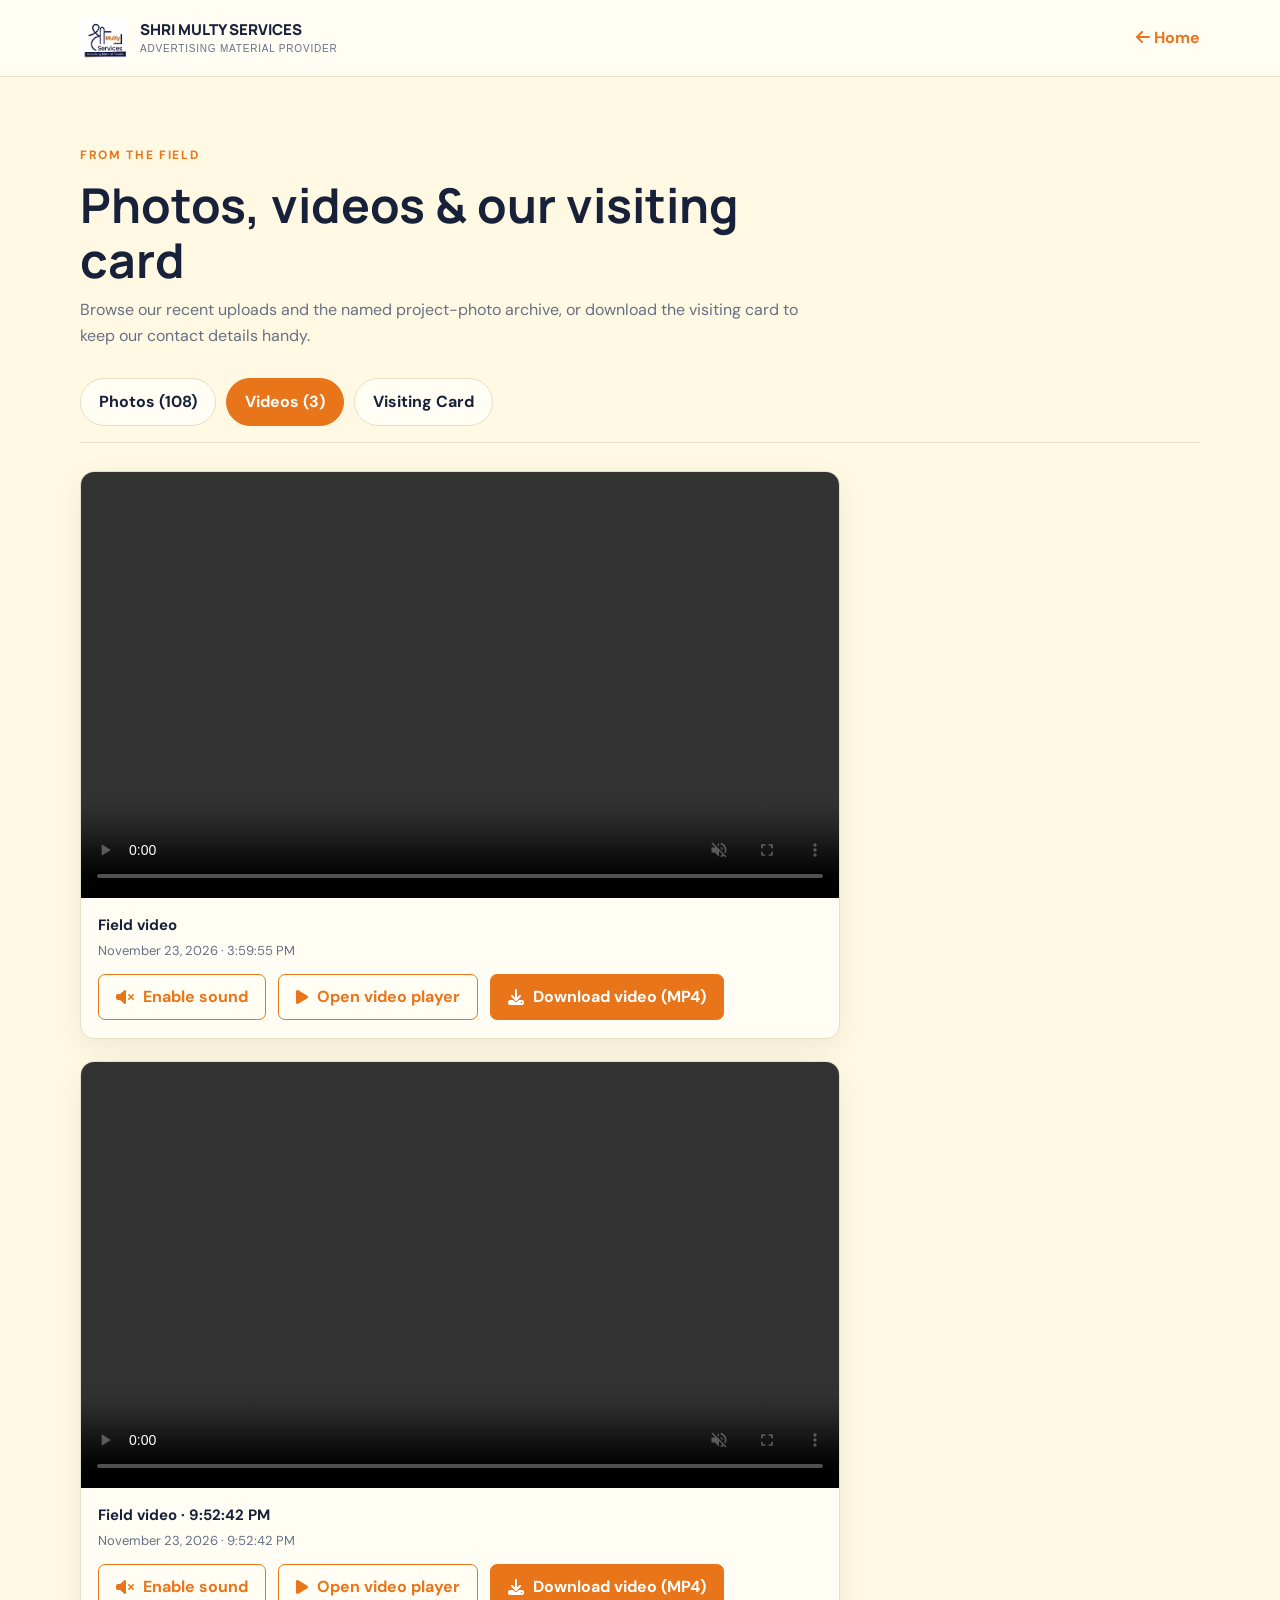
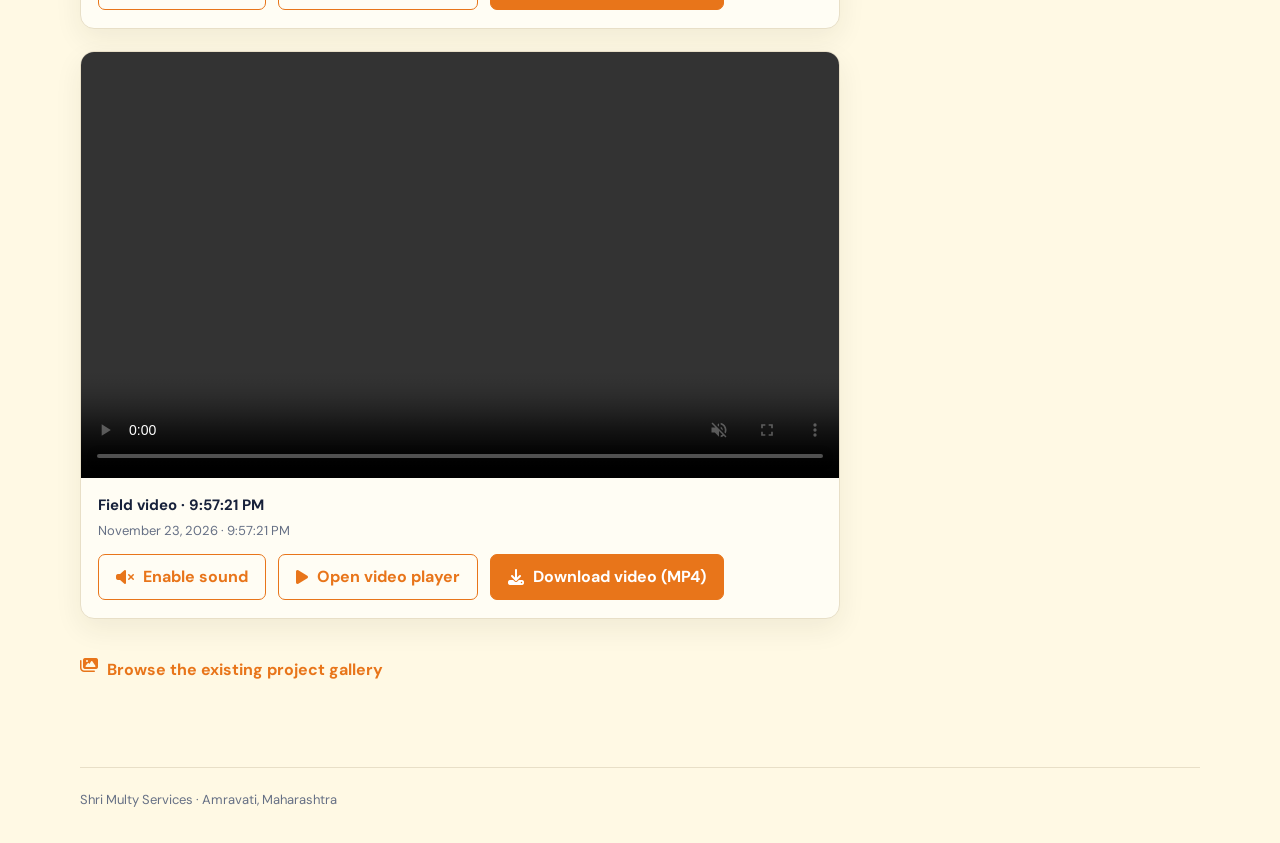
==== media.html @ 0ce6bb1d "Add autoplay video and sound controls Include the media library, visiting card, and requested site a" ====
<!DOCTYPE html>
<html lang="en">
<head>
  <meta charset="UTF-8">
  <meta name="viewport" content="width=device-width, initial-scale=1.0">
  <meta name="description" content="Browse Shri Multy Services photos and videos, and download our visiting card.">
  <title>Photos, Videos &amp; Visiting Card | Shri Multy Services</title>
  <link rel="preconnect" href="https://fonts.googleapis.com">
  <link rel="preconnect" href="https://fonts.gstatic.com" crossorigin>
  <link href="https://fonts.googleapis.com/css2?family=DM+Sans:wght@400;500;600;700&family=Manrope:wght@500;600;700;800&display=swap" rel="stylesheet">
  <link rel="stylesheet" href="https://cdnjs.cloudflare.com/ajax/libs/font-awesome/6.5.1/css/all.min.css">
  <style>
    :root {
      color-scheme: light;
      --ink: #17213a;
      --muted: #667085;
      --orange: #e8751a;
      --gold: #f5d76d;
      --paper: #fffdf4;
      --line: #e8dfc7;
    }

    * { box-sizing: border-box; }
    body {
      margin: 0;
      background: #fff9e4;
      color: var(--ink);
      font: 16px/1.6 "DM Sans", sans-serif;
    }
    a { color: inherit; text-decoration: none; }
    button { font: inherit; }
    .topbar {
      background: var(--paper);
      border-bottom: 1px solid var(--line);
    }
    .topbar-inner, main, footer {
      width: min(1120px, calc(100% - 40px));
      margin: 0 auto;
    }
    .topbar-inner {
      min-height: 76px;
      display: flex;
      align-items: center;
      justify-content: space-between;
      gap: 20px;
    }
    .brand {
      display: flex;
      align-items: center;
      gap: 12px;
      font: 800 15px/1.25 Manrope, sans-serif;
    }
    .brand img { width: 48px; height: 48px; object-fit: contain; }
    .brand small {
      display: block;
      margin-top: 3px;
      color: var(--muted);
      font: 500 10px/1.3 Inter, sans-serif;
      letter-spacing: .08em;
      text-transform: uppercase;
    }
    .home-link { color: var(--orange); font-weight: 700; }
    main { padding: 64px 0 84px; }
    .intro { max-width: 720px; margin-bottom: 30px; }
    .eyebrow {
      color: var(--orange);
      font-size: 12px;
      font-weight: 700;
      letter-spacing: .14em;
      text-transform: uppercase;
    }
    h1, h2 { font-family: Manrope, sans-serif; }
    h1 { margin: 10px 0; font-size: clamp(32px, 5vw, 48px); line-height: 1.15; }
    .intro p { margin: 0; color: var(--muted); }
    .tabs {
      display: flex;
      flex-wrap: wrap;
      gap: 10px;
      margin: 28px 0;
      border-bottom: 1px solid var(--line);
      padding-bottom: 16px;
    }
    .tab {
      border: 1px solid var(--line);
      border-radius: 999px;
      padding: 10px 18px;
      background: var(--paper);
      color: var(--ink);
      cursor: pointer;
      font-weight: 700;
    }
    .tab[aria-selected="true"] {
      border-color: var(--orange);
      background: var(--orange);
      color: #fff;
    }
    .media-grid {
      display: grid;
      grid-template-columns: repeat(3, minmax(0, 1fr));
      gap: 22px;
    }
    .photo-section-title { margin: 0 0 18px; font-size: 24px; }
    .archive-heading { margin: 48px 0 18px; }
    .archive-heading h2 { margin: 0; font-size: 26px; }
    .archive-heading p { margin: 6px 0 0; color: var(--muted); }
    .project-grid { grid-template-columns: repeat(4, minmax(0, 1fr)); gap: 16px; }
    .project-grid .media-card img { aspect-ratio: 4 / 3; }
    .project-grid .media-card figcaption { min-height: 88px; padding: 12px 14px; }
    .project-grid .media-card strong { font-size: 14px; line-height: 1.4; }
    .project-category { display: block; margin-top: 5px; color: var(--muted); font-size: 12px; }
    .media-card, .visiting-card {
      overflow: hidden;
      border: 1px solid var(--line);
      border-radius: 14px;
      background: var(--paper);
      box-shadow: 0 10px 28px rgba(48, 41, 18, .07);
    }
    .media-card img, .media-card video {
      display: block;
      width: 100%;
      aspect-ratio: 4 / 3;
      background: #eee8d8;
      object-fit: cover;
    }
    .media-card figcaption { padding: 15px 17px 18px; }
    .media-card strong { display: block; font-size: 15px; }
    .media-card time { display: block; margin-top: 4px; color: var(--muted); font-size: 13px; }
    figure { margin: 0; }
    .video-grid { grid-template-columns: minmax(0, 760px); }
    .video-grid .media-card video { aspect-ratio: 16 / 9; }
    .video-actions { margin-top: 12px; }
    .sound-toggle { cursor: pointer; font: inherit; }
    .video-status {
      margin: 10px 0 0;
      color: var(--muted);
      font-size: 13px;
    }
    .video-local-notice {
      margin: 0 0 20px;
      padding: 14px 18px;
      border-left: 4px solid var(--orange);
      border-radius: 8px;
      background: #fff3d4;
      color: var(--ink);
      font-size: 14px;
    }
    .card-layout {
      display: grid;
      grid-template-columns: minmax(220px, 420px) minmax(260px, 1fr);
      align-items: center;
      gap: 38px;
    }
    .visiting-card { padding: 12px; }
    .visiting-card img { width: 100%; height: auto; border-radius: 8px; }
    .card-copy h2 { margin: 0 0 10px; font-size: 26px; }
    .card-copy p { margin: 0 0 22px; color: var(--muted); }
    .downloads { display: flex; flex-wrap: wrap; gap: 12px; }
    .download {
      display: inline-flex;
      align-items: center;
      justify-content: center;
      gap: 9px;
      min-height: 46px;
      padding: 0 17px;
      border: 1px solid var(--orange);
      border-radius: 7px;
      background: var(--orange);
      color: #fff;
      font-weight: 700;
    }
    .download.secondary { background: transparent; color: var(--orange); }
    .archive-link {
      display: inline-flex;
      gap: 9px;
      margin-top: 38px;
      color: var(--orange);
      font-weight: 700;
    }
    footer {
      padding: 22px 0 32px;
      border-top: 1px solid var(--line);
      color: var(--muted);
      font-size: 13px;
    }
    [hidden] { display: none !important; }
    :focus-visible { outline: 3px solid #1c66c2; outline-offset: 3px; }

    @media (max-width: 760px) {
      .media-grid { grid-template-columns: repeat(2, minmax(0, 1fr)); gap: 14px; }
      .project-grid { grid-template-columns: repeat(2, minmax(0, 1fr)); }
      .card-layout { grid-template-columns: minmax(0, 1fr); gap: 24px; }
      .visiting-card { max-width: 420px; }
    }
    @media (max-width: 520px) {
      .topbar-inner, main, footer { width: min(100% - 28px, 1120px); }
      .topbar-inner { min-height: 68px; }
      .brand img { width: 40px; height: 40px; }
      .brand { gap: 8px; font-size: 13px; }
      main { padding: 42px 0 58px; }
      .media-grid { grid-template-columns: minmax(0, 1fr); }
      .project-grid { grid-template-columns: repeat(2, minmax(0, 1fr)); gap: 10px; }
      .tabs { gap: 8px; }
      .tab { padding: 9px 13px; font-size: 14px; }
    }
  </style>
</head>
<body>
  <header class="topbar">
    <div class="topbar-inner">
      <a class="brand" href="index.html">
        <img src="logo.png" alt="">
        <span>SHRI MULTY SERVICES<small>Advertising Material Provider</small></span>
      </a>
      <a class="home-link" href="index.html"><i class="fa-solid fa-arrow-left"></i> Home</a>
    </div>
  </header>

  <main>
    <div class="intro">
      <span class="eyebrow">From the field</span>
      <h1>Photos, videos &amp; our visiting card</h1>
      <p>Browse our recent uploads and the named project-photo archive, or download the visiting card to keep our contact details handy.</p>
    </div>

    <div class="tabs" role="tablist" aria-label="Media library">
      <button class="tab" id="photos-tab" type="button" role="tab" aria-controls="photos-panel" aria-selected="false" data-panel="photos-panel" tabindex="-1">Photos <span>(108)</span></button>
      <button class="tab" id="videos-tab" type="button" role="tab" aria-controls="videos-panel" aria-selected="true" data-panel="videos-panel">Videos <span>(3)</span></button>
      <button class="tab" id="card-tab" type="button" role="tab" aria-controls="card-panel" aria-selected="false" data-panel="card-panel" tabindex="-1">Visiting Card</button>
    </div>

    <section id="photos-panel" role="tabpanel" aria-labelledby="photos-tab" hidden>
      <h2 class="photo-section-title">Recent Photos</h2>
      <div class="media-grid">
        <figure class="media-card">
          <img src="Photoes/WhatsApp%20Image%202026-11-23%20at%204.07.03%20PM.jpeg" alt="Shri Multy Services field photo, image 1" loading="lazy">
          <figcaption><strong>Field photo 1</strong><time datetime="2026-11-23T16:07:03">November 23, 2026 · 4:07:03 PM</time></figcaption>
        </figure>
        <figure class="media-card">
          <img src="Photoes/WhatsApp%20Image%202026-11-23%20at%204.07.03%20PM%20(1).jpeg" alt="Shri Multy Services field photo, image 2" loading="lazy">
          <figcaption><strong>Field photo 2</strong><time datetime="2026-11-23T16:07:03">November 23, 2026 · 4:07:03 PM</time></figcaption>
        </figure>
        <figure class="media-card">
          <img src="Photoes/WhatsApp%20Image%202026-11-23%20at%204.15.34%20PM.jpeg" alt="Shri Multy Services field photo, image 3" loading="lazy">
          <figcaption><strong>Field photo 3</strong><time datetime="2026-11-23T16:15:34">November 23, 2026 · 4:15:34 PM</time></figcaption>
        </figure>
        <figure class="media-card">
          <img src="Photoes/WhatsApp%20Image%202026-11-23%20at%204.15.34%20PM%20(1).jpeg" alt="Shri Multy Services field photo, image 4" loading="lazy">
          <figcaption><strong>Field photo 4</strong><time datetime="2026-11-23T16:15:34">November 23, 2026 · 4:15:34 PM</time></figcaption>
        </figure>
        <figure class="media-card">
          <img src="Photoes/WhatsApp%20Image%202026-11-23%20at%204.25.37%20PM.jpeg" alt="Shri Multy Services field photo, image 5" loading="lazy">
          <figcaption><strong>Field photo 5</strong><time datetime="2026-11-23T16:25:37">November 23, 2026 · 4:25:37 PM</time></figcaption>
        </figure>
        <figure class="media-card">
          <img src="Photoes/WhatsApp%20Image%202026-11-23%20at%204.25.37%20PM%20(1).jpeg" alt="Shri Multy Services field photo, image 6" loading="lazy">
          <figcaption><strong>Field photo 6</strong><time datetime="2026-11-23T16:25:37">November 23, 2026 · 4:25:37 PM</time></figcaption>
        </figure>
        <figure class="media-card">
          <img src="Photoes/WhatsApp%20Image%202026-11-23%20at%204.25.37%20PM%20(2).jpeg" alt="Shri Multy Services field photo, image 7" loading="lazy">
          <figcaption><strong>Field photo 7</strong><time datetime="2026-11-23T16:25:37">November 23, 2026 · 4:25:37 PM</time></figcaption>
        </figure>
      </div>
      <div class="archive-heading">
        <h2>Additional Photos (45)</h2>
        <p>More photos uploaded on November 23, 2026.</p>
      </div>
      <div class="media-grid new-photo-grid">
        <figure class="media-card">
          <img src="Photoes/WhatsApp%20Unknown%202026-11-23%20at%209.59.29%20PM/WhatsApp%20Image%202026-11-23%20at%209.57.24%20PM.jpeg" alt="Shri Multy Services photo captured November 23, 2026 at 9:57:24 PM" loading="lazy">
          <figcaption><strong>WhatsApp photo · 9:57:24 PM</strong><time datetime="2026-11-23T21:57:24">November 23, 2026 · 9:57:24 PM</time></figcaption>
        </figure>
        <figure class="media-card">
          <img src="Photoes/WhatsApp%20Unknown%202026-11-23%20at%209.59.29%20PM/WhatsApp%20Image%202026-11-23%20at%209.57.26%20PM.jpeg" alt="Shri Multy Services photo captured November 23, 2026 at 9:57:26 PM" loading="lazy">
          <figcaption><strong>WhatsApp photo · 9:57:26 PM</strong><time datetime="2026-11-23T21:57:26">November 23, 2026 · 9:57:26 PM</time></figcaption>
        </figure>
        <figure class="media-card">
          <img src="Photoes/WhatsApp%20Unknown%202026-11-23%20at%209.59.29%20PM/WhatsApp%20Image%202026-11-23%20at%209.57.27%20PM.jpeg" alt="Shri Multy Services photo captured November 23, 2026 at 9:57:27 PM" loading="lazy">
          <figcaption><strong>WhatsApp photo · 9:57:27 PM</strong><time datetime="2026-11-23T21:57:27">November 23, 2026 · 9:57:27 PM</time></figcaption>
        </figure>
        <figure class="media-card">
          <img src="Photoes/WhatsApp%20Unknown%202026-11-23%20at%209.59.29%20PM/WhatsApp%20Image%202026-11-23%20at%209.57.29%20PM%20%281%29.jpeg" alt="Shri Multy Services photo captured November 23, 2026 at 9:57:29 PM" loading="lazy">
          <figcaption><strong>WhatsApp photo · 9:57:29 PM</strong><time datetime="2026-11-23T21:57:29">November 23, 2026 · 9:57:29 PM</time></figcaption>
        </figure>
        <figure class="media-card">
          <img src="Photoes/WhatsApp%20Unknown%202026-11-23%20at%209.59.29%20PM/WhatsApp%20Image%202026-11-23%20at%209.57.29%20PM.jpeg" alt="Shri Multy Services photo captured November 23, 2026 at 9:57:29 PM (2)" loading="lazy">
          <figcaption><strong>WhatsApp photo · 9:57:29 PM (2)</strong><time datetime="2026-11-23T21:57:29">November 23, 2026 · 9:57:29 PM</time></figcaption>
        </figure>
        <figure class="media-card">
          <img src="Photoes/WhatsApp%20Unknown%202026-11-23%20at%209.59.29%20PM/WhatsApp%20Image%202026-11-23%20at%209.57.30%20PM.jpeg" alt="Shri Multy Services photo captured November 23, 2026 at 9:57:30 PM" loading="lazy">
          <figcaption><strong>WhatsApp photo · 9:57:30 PM</strong><time datetime="2026-11-23T21:57:30">November 23, 2026 · 9:57:30 PM</time></figcaption>
        </figure>
        <figure class="media-card">
          <img src="Photoes/WhatsApp%20Unknown%202026-11-23%20at%209.59.29%20PM/WhatsApp%20Image%202026-11-23%20at%209.57.31%20PM%20%281%29.jpeg" alt="Shri Multy Services photo captured November 23, 2026 at 9:57:31 PM" loading="lazy">
          <figcaption><strong>WhatsApp photo · 9:57:31 PM</strong><time datetime="2026-11-23T21:57:31">November 23, 2026 · 9:57:31 PM</time></figcaption>
        </figure>
        <figure class="media-card">
          <img src="Photoes/WhatsApp%20Unknown%202026-11-23%20at%209.59.29%20PM/WhatsApp%20Image%202026-11-23%20at%209.57.31%20PM.jpeg" alt="Shri Multy Services photo captured November 23, 2026 at 9:57:31 PM (2)" loading="lazy">
          <figcaption><strong>WhatsApp photo · 9:57:31 PM (2)</strong><time datetime="2026-11-23T21:57:31">November 23, 2026 · 9:57:31 PM</time></figcaption>
        </figure>
        <figure class="media-card">
          <img src="Photoes/WhatsApp%20Unknown%202026-11-23%20at%209.59.29%20PM/WhatsApp%20Image%202026-11-23%20at%209.57.32%20PM%20%281%29.jpeg" alt="Shri Multy Services photo captured November 23, 2026 at 9:57:32 PM" loading="lazy">
          <figcaption><strong>WhatsApp photo · 9:57:32 PM</strong><time datetime="2026-11-23T21:57:32">November 23, 2026 · 9:57:32 PM</time></figcaption>
        </figure>
        <figure class="media-card">
          <img src="Photoes/WhatsApp%20Unknown%202026-11-23%20at%209.59.29%20PM/WhatsApp%20Image%202026-11-23%20at%209.57.32%20PM.jpeg" alt="Shri Multy Services photo captured November 23, 2026 at 9:57:32 PM (2)" loading="lazy">
          <figcaption><strong>WhatsApp photo · 9:57:32 PM (2)</strong><time datetime="2026-11-23T21:57:32">November 23, 2026 · 9:57:32 PM</time></figcaption>
        </figure>
        <figure class="media-card">
          <img src="Photoes/WhatsApp%20Unknown%202026-11-23%20at%209.59.29%20PM/WhatsApp%20Image%202026-11-23%20at%209.57.34%20PM%20%281%29.jpeg" alt="Shri Multy Services photo captured November 23, 2026 at 9:57:34 PM" loading="lazy">
          <figcaption><strong>WhatsApp photo · 9:57:34 PM</strong><time datetime="2026-11-23T21:57:34">November 23, 2026 · 9:57:34 PM</time></figcaption>
        </figure>
        <figure class="media-card">
          <img src="Photoes/WhatsApp%20Unknown%202026-11-23%20at%209.59.29%20PM/WhatsApp%20Image%202026-11-23%20at%209.57.34%20PM.jpeg" alt="Shri Multy Services photo captured November 23, 2026 at 9:57:34 PM (2)" loading="lazy">
          <figcaption><strong>WhatsApp photo · 9:57:34 PM (2)</strong><time datetime="2026-11-23T21:57:34">November 23, 2026 · 9:57:34 PM</time></figcaption>
        </figure>
        <figure class="media-card">
          <img src="Photoes/WhatsApp%20Unknown%202026-11-23%20at%209.59.29%20PM/WhatsApp%20Image%202026-11-23%20at%209.57.35%20PM.jpeg" alt="Shri Multy Services photo captured November 23, 2026 at 9:57:35 PM" loading="lazy">
          <figcaption><strong>WhatsApp photo · 9:57:35 PM</strong><time datetime="2026-11-23T21:57:35">November 23, 2026 · 9:57:35 PM</time></figcaption>
        </figure>
        <figure class="media-card">
          <img src="Photoes/WhatsApp%20Unknown%202026-11-23%20at%209.59.29%20PM/WhatsApp%20Image%202026-11-23%20at%209.57.36%20PM%20%281%29.jpeg" alt="Shri Multy Services photo captured November 23, 2026 at 9:57:36 PM" loading="lazy">
          <figcaption><strong>WhatsApp photo · 9:57:36 PM</strong><time datetime="2026-11-23T21:57:36">November 23, 2026 · 9:57:36 PM</time></figcaption>
        </figure>
        <figure class="media-card">
          <img src="Photoes/WhatsApp%20Unknown%202026-11-23%20at%209.59.29%20PM/WhatsApp%20Image%202026-11-23%20at%209.57.36%20PM%20%282%29.jpeg" alt="Shri Multy Services photo captured November 23, 2026 at 9:57:36 PM (2)" loading="lazy">
          <figcaption><strong>WhatsApp photo · 9:57:36 PM (2)</strong><time datetime="2026-11-23T21:57:36">November 23, 2026 · 9:57:36 PM</time></figcaption>
        </figure>
        <figure class="media-card">
          <img src="Photoes/WhatsApp%20Unknown%202026-11-23%20at%209.59.29%20PM/WhatsApp%20Image%202026-11-23%20at%209.57.36%20PM.jpeg" alt="Shri Multy Services photo captured November 23, 2026 at 9:57:36 PM (3)" loading="lazy">
          <figcaption><strong>WhatsApp photo · 9:57:36 PM (3)</strong><time datetime="2026-11-23T21:57:36">November 23, 2026 · 9:57:36 PM</time></figcaption>
        </figure>
        <figure class="media-card">
          <img src="Photoes/WhatsApp%20Unknown%202026-11-23%20at%209.59.29%20PM/WhatsApp%20Image%202026-11-23%20at%209.57.37%20PM.jpeg" alt="Shri Multy Services photo captured November 23, 2026 at 9:57:37 PM" loading="lazy">
          <figcaption><strong>WhatsApp photo · 9:57:37 PM</strong><time datetime="2026-11-23T21:57:37">November 23, 2026 · 9:57:37 PM</time></figcaption>
        </figure>
        <figure class="media-card">
          <img src="Photoes/WhatsApp%20Unknown%202026-11-23%20at%209.59.29%20PM/WhatsApp%20Image%202026-11-23%20at%209.57.38%20PM%20%281%29.jpeg" alt="Shri Multy Services photo captured November 23, 2026 at 9:57:38 PM" loading="lazy">
          <figcaption><strong>WhatsApp photo · 9:57:38 PM</strong><time datetime="2026-11-23T21:57:38">November 23, 2026 · 9:57:38 PM</time></figcaption>
        </figure>
        <figure class="media-card">
          <img src="Photoes/WhatsApp%20Unknown%202026-11-23%20at%209.59.29%20PM/WhatsApp%20Image%202026-11-23%20at%209.57.38%20PM.jpeg" alt="Shri Multy Services photo captured November 23, 2026 at 9:57:38 PM (2)" loading="lazy">
          <figcaption><strong>WhatsApp photo · 9:57:38 PM (2)</strong><time datetime="2026-11-23T21:57:38">November 23, 2026 · 9:57:38 PM</time></figcaption>
        </figure>
        <figure class="media-card">
          <img src="Photoes/WhatsApp%20Unknown%202026-11-23%20at%209.59.29%20PM/WhatsApp%20Image%202026-11-23%20at%209.57.39%20PM.jpeg" alt="Shri Multy Services photo captured November 23, 2026 at 9:57:39 PM" loading="lazy">
          <figcaption><strong>WhatsApp photo · 9:57:39 PM</strong><time datetime="2026-11-23T21:57:39">November 23, 2026 · 9:57:39 PM</time></figcaption>
        </figure>
        <figure class="media-card">
          <img src="Photoes/WhatsApp%20Unknown%202026-11-23%20at%209.59.29%20PM/WhatsApp%20Image%202026-11-23%20at%209.57.41%20PM.jpeg" alt="Shri Multy Services photo captured November 23, 2026 at 9:57:41 PM" loading="lazy">
          <figcaption><strong>WhatsApp photo · 9:57:41 PM</strong><time datetime="2026-11-23T21:57:41">November 23, 2026 · 9:57:41 PM</time></figcaption>
        </figure>
        <figure class="media-card">
          <img src="Photoes/WhatsApp%20Unknown%202026-11-23%20at%209.59.29%20PM/WhatsApp%20Image%202026-11-23%20at%209.57.42%20PM.jpeg" alt="Shri Multy Services photo captured November 23, 2026 at 9:57:42 PM" loading="lazy">
          <figcaption><strong>WhatsApp photo · 9:57:42 PM</strong><time datetime="2026-11-23T21:57:42">November 23, 2026 · 9:57:42 PM</time></figcaption>
        </figure>
        <figure class="media-card">
          <img src="Photoes/WhatsApp%20Unknown%202026-11-23%20at%209.59.29%20PM/WhatsApp%20Image%202026-11-23%20at%209.57.44%20PM.jpeg" alt="Shri Multy Services photo captured November 23, 2026 at 9:57:44 PM" loading="lazy">
          <figcaption><strong>WhatsApp photo · 9:57:44 PM</strong><time datetime="2026-11-23T21:57:44">November 23, 2026 · 9:57:44 PM</time></figcaption>
        </figure>
        <figure class="media-card">
          <img src="Photoes/WhatsApp%20Unknown%202026-11-23%20at%209.59.29%20PM/WhatsApp%20Image%202026-11-23%20at%209.57.45%20PM.jpeg" alt="Shri Multy Services photo captured November 23, 2026 at 9:57:45 PM" loading="lazy">
          <figcaption><strong>WhatsApp photo · 9:57:45 PM</strong><time datetime="2026-11-23T21:57:45">November 23, 2026 · 9:57:45 PM</time></figcaption>
        </figure>
        <figure class="media-card">
          <img src="Photoes/WhatsApp%20Unknown%202026-11-23%20at%209.59.29%20PM/WhatsApp%20Image%202026-11-23%20at%209.57.58%20PM.jpeg" alt="Shri Multy Services photo captured November 23, 2026 at 9:57:58 PM" loading="lazy">
          <figcaption><strong>WhatsApp photo · 9:57:58 PM</strong><time datetime="2026-11-23T21:57:58">November 23, 2026 · 9:57:58 PM</time></figcaption>
        </figure>
        <figure class="media-card">
          <img src="Photoes/WhatsApp%20Unknown%202026-11-23%20at%209.59.29%20PM/WhatsApp%20Image%202026-11-23%20at%209.58.01%20PM.jpeg" alt="Shri Multy Services photo captured November 23, 2026 at 9:58:01 PM" loading="lazy">
          <figcaption><strong>WhatsApp photo · 9:58:01 PM</strong><time datetime="2026-11-23T21:58:01">November 23, 2026 · 9:58:01 PM</time></figcaption>
        </figure>
        <figure class="media-card">
          <img src="Photoes/WhatsApp%20Unknown%202026-11-23%20at%209.59.29%20PM/WhatsApp%20Image%202026-11-23%20at%209.58.02%20PM.jpeg" alt="Shri Multy Services photo captured November 23, 2026 at 9:58:02 PM" loading="lazy">
          <figcaption><strong>WhatsApp photo · 9:58:02 PM</strong><time datetime="2026-11-23T21:58:02">November 23, 2026 · 9:58:02 PM</time></figcaption>
        </figure>
        <figure class="media-card">
          <img src="Photoes/WhatsApp%20Unknown%202026-11-23%20at%209.59.29%20PM/WhatsApp%20Image%202026-11-23%20at%209.58.03%20PM.jpeg" alt="Shri Multy Services photo captured November 23, 2026 at 9:58:03 PM" loading="lazy">
          <figcaption><strong>WhatsApp photo · 9:58:03 PM</strong><time datetime="2026-11-23T21:58:03">November 23, 2026 · 9:58:03 PM</time></figcaption>
        </figure>
        <figure class="media-card">
          <img src="Photoes/WhatsApp%20Unknown%202026-11-23%20at%209.59.29%20PM/WhatsApp%20Image%202026-11-23%20at%209.58.04%20PM%20%281%29.jpeg" alt="Shri Multy Services photo captured November 23, 2026 at 9:58:04 PM" loading="lazy">
          <figcaption><strong>WhatsApp photo · 9:58:04 PM</strong><time datetime="2026-11-23T21:58:04">November 23, 2026 · 9:58:04 PM</time></figcaption>
        </figure>
        <figure class="media-card">
          <img src="Photoes/WhatsApp%20Unknown%202026-11-23%20at%209.59.29%20PM/WhatsApp%20Image%202026-11-23%20at%209.58.04%20PM.jpeg" alt="Shri Multy Services photo captured November 23, 2026 at 9:58:04 PM (2)" loading="lazy">
          <figcaption><strong>WhatsApp photo · 9:58:04 PM (2)</strong><time datetime="2026-11-23T21:58:04">November 23, 2026 · 9:58:04 PM</time></figcaption>
        </figure>
        <figure class="media-card">
          <img src="Photoes/WhatsApp%20Unknown%202026-11-23%20at%209.59.29%20PM/WhatsApp%20Image%202026-11-23%20at%209.58.05%20PM.jpeg" alt="Shri Multy Services photo captured November 23, 2026 at 9:58:05 PM" loading="lazy">
          <figcaption><strong>WhatsApp photo · 9:58:05 PM</strong><time datetime="2026-11-23T21:58:05">November 23, 2026 · 9:58:05 PM</time></figcaption>
        </figure>
        <figure class="media-card">
          <img src="Photoes/WhatsApp%20Unknown%202026-11-23%20at%209.59.29%20PM/WhatsApp%20Image%202026-11-23%20at%209.58.06%20PM.jpeg" alt="Shri Multy Services photo captured November 23, 2026 at 9:58:06 PM" loading="lazy">
          <figcaption><strong>WhatsApp photo · 9:58:06 PM</strong><time datetime="2026-11-23T21:58:06">November 23, 2026 · 9:58:06 PM</time></figcaption>
        </figure>
        <figure class="media-card">
          <img src="Photoes/WhatsApp%20Unknown%202026-11-23%20at%209.59.29%20PM/WhatsApp%20Image%202026-11-23%20at%209.58.07%20PM.jpeg" alt="Shri Multy Services photo captured November 23, 2026 at 9:58:07 PM" loading="lazy">
          <figcaption><strong>WhatsApp photo · 9:58:07 PM</strong><time datetime="2026-11-23T21:58:07">November 23, 2026 · 9:58:07 PM</time></figcaption>
        </figure>
        <figure class="media-card">
          <img src="Photoes/WhatsApp%20Unknown%202026-11-23%20at%209.59.29%20PM/WhatsApp%20Image%202026-11-23%20at%209.58.08%20PM%20%281%29.jpeg" alt="Shri Multy Services photo captured November 23, 2026 at 9:58:08 PM" loading="lazy">
          <figcaption><strong>WhatsApp photo · 9:58:08 PM</strong><time datetime="2026-11-23T21:58:08">November 23, 2026 · 9:58:08 PM</time></figcaption>
        </figure>
        <figure class="media-card">
          <img src="Photoes/WhatsApp%20Unknown%202026-11-23%20at%209.59.29%20PM/WhatsApp%20Image%202026-11-23%20at%209.58.08%20PM.jpeg" alt="Shri Multy Services photo captured November 23, 2026 at 9:58:08 PM (2)" loading="lazy">
          <figcaption><strong>WhatsApp photo · 9:58:08 PM (2)</strong><time datetime="2026-11-23T21:58:08">November 23, 2026 · 9:58:08 PM</time></figcaption>
        </figure>
        <figure class="media-card">
          <img src="Photoes/WhatsApp%20Unknown%202026-11-23%20at%209.59.29%20PM/WhatsApp%20Image%202026-11-23%20at%209.58.09%20PM.jpeg" alt="Shri Multy Services photo captured November 23, 2026 at 9:58:09 PM" loading="lazy">
          <figcaption><strong>WhatsApp photo · 9:58:09 PM</strong><time datetime="2026-11-23T21:58:09">November 23, 2026 · 9:58:09 PM</time></figcaption>
        </figure>
        <figure class="media-card">
          <img src="Photoes/WhatsApp%20Unknown%202026-11-23%20at%209.59.29%20PM/WhatsApp%20Image%202026-11-23%20at%209.58.10%20PM%20%281%29.jpeg" alt="Shri Multy Services photo captured November 23, 2026 at 9:58:10 PM" loading="lazy">
          <figcaption><strong>WhatsApp photo · 9:58:10 PM</strong><time datetime="2026-11-23T21:58:10">November 23, 2026 · 9:58:10 PM</time></figcaption>
        </figure>
        <figure class="media-card">
          <img src="Photoes/WhatsApp%20Unknown%202026-11-23%20at%209.59.29%20PM/WhatsApp%20Image%202026-11-23%20at%209.58.10%20PM.jpeg" alt="Shri Multy Services photo captured November 23, 2026 at 9:58:10 PM (2)" loading="lazy">
          <figcaption><strong>WhatsApp photo · 9:58:10 PM (2)</strong><time datetime="2026-11-23T21:58:10">November 23, 2026 · 9:58:10 PM</time></figcaption>
        </figure>
        <figure class="media-card">
          <img src="Photoes/WhatsApp%20Unknown%202026-11-23%20at%209.59.29%20PM/WhatsApp%20Image%202026-11-23%20at%209.58.11%20PM%20%281%29.jpeg" alt="Shri Multy Services photo captured November 23, 2026 at 9:58:11 PM" loading="lazy">
          <figcaption><strong>WhatsApp photo · 9:58:11 PM</strong><time datetime="2026-11-23T21:58:11">November 23, 2026 · 9:58:11 PM</time></figcaption>
        </figure>
        <figure class="media-card">
          <img src="Photoes/WhatsApp%20Unknown%202026-11-23%20at%209.59.29%20PM/WhatsApp%20Image%202026-11-23%20at%209.58.11%20PM.jpeg" alt="Shri Multy Services photo captured November 23, 2026 at 9:58:11 PM (2)" loading="lazy">
          <figcaption><strong>WhatsApp photo · 9:58:11 PM (2)</strong><time datetime="2026-11-23T21:58:11">November 23, 2026 · 9:58:11 PM</time></figcaption>
        </figure>
        <figure class="media-card">
          <img src="Photoes/WhatsApp%20Unknown%202026-11-23%20at%209.59.29%20PM/WhatsApp%20Image%202026-11-23%20at%209.58.12%20PM.jpeg" alt="Shri Multy Services photo captured November 23, 2026 at 9:58:12 PM" loading="lazy">
          <figcaption><strong>WhatsApp photo · 9:58:12 PM</strong><time datetime="2026-11-23T21:58:12">November 23, 2026 · 9:58:12 PM</time></figcaption>
        </figure>
        <figure class="media-card">
          <img src="Photoes/WhatsApp%20Unknown%202026-11-23%20at%209.59.29%20PM/WhatsApp%20Image%202026-11-23%20at%209.58.13%20PM.jpeg" alt="Shri Multy Services photo captured November 23, 2026 at 9:58:13 PM" loading="lazy">
          <figcaption><strong>WhatsApp photo · 9:58:13 PM</strong><time datetime="2026-11-23T21:58:13">November 23, 2026 · 9:58:13 PM</time></figcaption>
        </figure>
        <figure class="media-card">
          <img src="Photoes/WhatsApp%20Unknown%202026-11-23%20at%209.59.29%20PM/WhatsApp%20Image%202026-11-23%20at%209.58.14%20PM.jpeg" alt="Shri Multy Services photo captured November 23, 2026 at 9:58:14 PM" loading="lazy">
          <figcaption><strong>WhatsApp photo · 9:58:14 PM</strong><time datetime="2026-11-23T21:58:14">November 23, 2026 · 9:58:14 PM</time></figcaption>
        </figure>
        <figure class="media-card">
          <img src="Photoes/WhatsApp%20Unknown%202026-11-23%20at%209.59.29%20PM/WhatsApp%20Image%202026-11-23%20at%209.58.15%20PM.jpeg" alt="Shri Multy Services photo captured November 23, 2026 at 9:58:15 PM" loading="lazy">
          <figcaption><strong>WhatsApp photo · 9:58:15 PM</strong><time datetime="2026-11-23T21:58:15">November 23, 2026 · 9:58:15 PM</time></figcaption>
        </figure>
        <figure class="media-card">
          <img src="Photoes/WhatsApp%20Unknown%202026-11-23%20at%209.59.29%20PM/WhatsApp%20Image%202026-11-23%20at%209.58.16%20PM.jpeg" alt="Shri Multy Services photo captured November 23, 2026 at 9:58:16 PM" loading="lazy">
          <figcaption><strong>WhatsApp photo · 9:58:16 PM</strong><time datetime="2026-11-23T21:58:16">November 23, 2026 · 9:58:16 PM</time></figcaption>
        </figure>
      </div>
      <div class="archive-heading">
        <h2>Project Photo Archive</h2>
        <p>Existing project photos, kept with their original names and categories.</p>
      </div>
      <div class="media-grid project-grid">
                <figure class="media-card project-photo"><img src="project-photos/project-01.jpg" alt="L Shape Customize — Nuziveedu Seeds" loading="lazy"><figcaption><strong>L Shape Customize — Nuziveedu Seeds</strong><span class="project-category">Van Branding</span></figcaption></figure>
        <figure class="media-card project-photo"><img src="project-photos/project-02.jpg" alt="L Shape Customize — Bayer DEKALB" loading="lazy"><figcaption><strong>L Shape Customize — Bayer DEKALB</strong><span class="project-category">Van Branding</span></figcaption></figure>
        <figure class="media-card project-photo"><img src="project-photos/project-03.jpg" alt="L Shape Customize — Cotton Seed Van" loading="lazy"><figcaption><strong>L Shape Customize — Cotton Seed Van</strong><span class="project-category">Van Branding</span></figcaption></figure>
        <figure class="media-card project-photo"><img src="project-photos/project-04.jpg" alt="LED Demo Van — Bayer" loading="lazy"><figcaption><strong>LED Demo Van — Bayer</strong><span class="project-category">Van Branding</span></figcaption></figure>
        <figure class="media-card project-photo"><img src="project-photos/project-05.jpg" alt="Demo Van — Bharat Certis" loading="lazy"><figcaption><strong>Demo Van — Bharat Certis</strong><span class="project-category">Van Branding</span></figcaption></figure>
        <figure class="media-card project-photo"><img src="project-photos/project-06.jpg" alt="Customize Van — Yara" loading="lazy"><figcaption><strong>Customize Van — Yara</strong><span class="project-category">Van Branding</span></figcaption></figure>
        <figure class="media-card project-photo"><img src="project-photos/project-07.jpg" alt="Hut Shape — Coromandel" loading="lazy"><figcaption><strong>Hut Shape — Coromandel</strong><span class="project-category">Van Branding</span></figcaption></figure>
        <figure class="media-card project-photo"><img src="project-photos/project-08.jpg" alt="L Shape Customize — Rasi Seeds" loading="lazy"><figcaption><strong>L Shape Customize — Rasi Seeds</strong><span class="project-category">Van Branding</span></figcaption></figure>
        <figure class="media-card project-photo"><img src="project-photos/project-09.jpg" alt="L Shape Customize — Biostadt Pyankor" loading="lazy"><figcaption><strong>L Shape Customize — Biostadt Pyankor</strong><span class="project-category">Van Branding</span></figcaption></figure>
        <figure class="media-card project-photo"><img src="project-photos/project-10.jpg" alt="L Shape Customize — Mahaanagri" loading="lazy"><figcaption><strong>L Shape Customize — Mahaanagri</strong><span class="project-category">Van Branding</span></figcaption></figure>
        <figure class="media-card project-photo"><img src="project-photos/project-11.jpg" alt="L Shape — Rama Sampurna" loading="lazy"><figcaption><strong>L Shape — Rama Sampurna</strong><span class="project-category">Van Branding</span></figcaption></figure>
        <figure class="media-card project-photo"><img src="project-photos/project-12.jpg" alt="Customize Van — Mahyco Passion+" loading="lazy"><figcaption><strong>Customize Van — Mahyco Passion+</strong><span class="project-category">Van Branding</span></figcaption></figure>
        <figure class="media-card project-photo"><img src="project-photos/project-13.jpg" alt="T Shape Van — TVS Jupiter" loading="lazy"><figcaption><strong>T Shape Van — TVS Jupiter</strong><span class="project-category">TVS Branding</span></figcaption></figure>
        <figure class="media-card project-photo"><img src="project-photos/project-14.jpg" alt="Customized Van — StarCity" loading="lazy"><figcaption><strong>Customized Van — StarCity</strong><span class="project-category">TVS Branding</span></figcaption></figure>
        <figure class="media-card project-photo"><img src="project-photos/project-15.jpg" alt="Customized Van — TVS Apache" loading="lazy"><figcaption><strong>Customized Van — TVS Apache</strong><span class="project-category">TVS Branding</span></figcaption></figure>
        <figure class="media-card project-photo"><img src="project-photos/project-16.jpg" alt="LED Demo Van — TVS Raider" loading="lazy"><figcaption><strong>LED Demo Van — TVS Raider</strong><span class="project-category">TVS Branding</span></figcaption></figure>
        <figure class="media-card project-photo"><img src="project-photos/project-17.jpg" alt="Auto Rickshaw Branding — TVS Raider" loading="lazy"><figcaption><strong>Auto Rickshaw Branding — TVS Raider</strong><span class="project-category">TVS Branding</span></figcaption></figure>
        <figure class="media-card project-photo"><img src="project-photos/project-18.jpg" alt="Big Mela Display Setup" loading="lazy"><figcaption><strong>Big Mela Display Setup</strong><span class="project-category">TVS Branding</span></figcaption></figure>
        <figure class="media-card project-photo"><img src="project-photos/project-19.jpg" alt="Mela Activity" loading="lazy"><figcaption><strong>Mela Activity</strong><span class="project-category">TVS Branding</span></figcaption></figure>
        <figure class="media-card project-photo"><img src="project-photos/project-20.jpg" alt="Glow Sign Hoarding — TVS Raider" loading="lazy"><figcaption><strong>Glow Sign Hoarding — TVS Raider</strong><span class="project-category">TVS Branding</span></figcaption></figure>
        <figure class="media-card project-photo"><img src="project-photos/project-21.jpg" alt="Non Light Board — Yara Crop Nutrition Centre" loading="lazy"><figcaption><strong>Non Light Board — Yara Crop Nutrition Centre</strong><span class="project-category">Shop Branding</span></figcaption></figure>
        <figure class="media-card project-photo"><img src="project-photos/project-22.jpg" alt="Shop Branding — Parshvanath Agritek" loading="lazy"><figcaption><strong>Shop Branding — Parshvanath Agritek</strong><span class="project-category">Shop Branding</span></figcaption></figure>
        <figure class="media-card project-photo"><img src="project-photos/project-23.jpg" alt="Fix &amp; Rotating Board — Gromor" loading="lazy"><figcaption><strong>Fix &amp; Rotating Board — Gromor</strong><span class="project-category">Shop Branding</span></figcaption></figure>
        <figure class="media-card project-photo"><img src="project-photos/project-24.jpg" alt="Shop Wall Branding — Yara Premium" loading="lazy"><figcaption><strong>Shop Wall Branding — Yara Premium</strong><span class="project-category">Shop Branding</span></figcaption></figure>
        <figure class="media-card project-photo"><img src="project-photos/project-25.jpg" alt="Glow Sign Board — Coromandel" loading="lazy"><figcaption><strong>Glow Sign Board — Coromandel</strong><span class="project-category">Hoardings &amp; Boards</span></figcaption></figure>
        <figure class="media-card project-photo"><img src="project-photos/project-26.jpg" alt="Fix Hoarding" loading="lazy"><figcaption><strong>Fix Hoarding</strong><span class="project-category">Hoardings &amp; Boards</span></figcaption></figure>
        <figure class="media-card project-photo"><img src="project-photos/project-27.jpg" alt="Frame Board — Dyuk Energy" loading="lazy"><figcaption><strong>Frame Board — Dyuk Energy</strong><span class="project-category">Hoardings &amp; Boards</span></figcaption></figure>
        <figure class="media-card project-photo"><img src="project-photos/project-28.jpg" alt="Arch Gate — Better Life Farming" loading="lazy"><figcaption><strong>Arch Gate — Better Life Farming</strong><span class="project-category">Hoardings &amp; Boards</span></figcaption></figure>
        <figure class="media-card project-photo"><img src="project-photos/project-29.jpg" alt="Acrylic Board — ICL Gayatri Krushi Seva Kendra" loading="lazy"><figcaption><strong>Acrylic Board — ICL Gayatri Krushi Seva Kendra</strong><span class="project-category">Hoardings &amp; Boards</span></figcaption></figure>
        <figure class="media-card project-photo"><img src="project-photos/project-30.jpg" alt="Fix Vinyl Board — Vestoria" loading="lazy"><figcaption><strong>Fix Vinyl Board — Vestoria</strong><span class="project-category">Hoardings &amp; Boards</span></figcaption></figure>
        <figure class="media-card project-photo"><img src="project-photos/project-31.jpg" alt="Frame Board — Yara Sugarcane" loading="lazy"><figcaption><strong>Frame Board — Yara Sugarcane</strong><span class="project-category">Hoardings &amp; Boards</span></figcaption></figure>
        <figure class="media-card project-photo"><img src="project-photos/project-32.jpg" alt="Frame Board — Eicher Tractor Prima" loading="lazy"><figcaption><strong>Frame Board — Eicher Tractor Prima</strong><span class="project-category">Hoardings &amp; Boards</span></figcaption></figure>
        <figure class="media-card project-photo"><img src="project-photos/project-33.jpg" alt="Organize Meeting — Vigour Annual Meet" loading="lazy"><figcaption><strong>Organize Meeting — Vigour Annual Meet</strong><span class="project-category">Meetings &amp; Events</span></figcaption></figure>
        <figure class="media-card project-photo"><img src="project-photos/project-34.jpg" alt="Organize Meeting — Corteva Roots" loading="lazy"><figcaption><strong>Organize Meeting — Corteva Roots</strong><span class="project-category">Meetings &amp; Events</span></figcaption></figure>
        <figure class="media-card project-photo"><img src="project-photos/project-35.jpg" alt="Organize Meeting — Stage Setup" loading="lazy"><figcaption><strong>Organize Meeting — Stage Setup</strong><span class="project-category">Meetings &amp; Events</span></figcaption></figure>
        <figure class="media-card project-photo"><img src="project-photos/project-36.jpg" alt="Selfie Display — Corteva" loading="lazy"><figcaption><strong>Selfie Display — Corteva</strong><span class="project-category">Meetings &amp; Events</span></figcaption></figure>
        <figure class="media-card project-photo"><img src="project-photos/project-37.jpg" alt="Selfie Point — Syngenta Crop Show" loading="lazy"><figcaption><strong>Selfie Point — Syngenta Crop Show</strong><span class="project-category">Meetings &amp; Events</span></figcaption></figure>
        <figure class="media-card project-photo"><img src="project-photos/project-38.jpg" alt="Entry Gate — Syngenta Vegetable Seeds" loading="lazy"><figcaption><strong>Entry Gate — Syngenta Vegetable Seeds</strong><span class="project-category">Meetings &amp; Events</span></figcaption></figure>
        <figure class="media-card project-photo"><img src="project-photos/project-39.jpg" alt="Field Decoration — Crop Show" loading="lazy"><figcaption><strong>Field Decoration — Crop Show</strong><span class="project-category">Meetings &amp; Events</span></figcaption></figure>
        <figure class="media-card project-photo"><img src="project-photos/project-40.jpg" alt="Customer Experience Centre — Syngenta" loading="lazy"><figcaption><strong>Customer Experience Centre — Syngenta</strong><span class="project-category">Meetings &amp; Events</span></figcaption></figure>
        <figure class="media-card project-photo"><img src="project-photos/project-41.jpg" alt="Customize Stall — Coromandel International" loading="lazy"><figcaption><strong>Customize Stall — Coromandel International</strong><span class="project-category">Agro Expo</span></figcaption></figure>
        <figure class="media-card project-photo"><img src="project-photos/project-42.jpg" alt="Customize Stall — Vigour Biotech" loading="lazy"><figcaption><strong>Customize Stall — Vigour Biotech</strong><span class="project-category">Agro Expo</span></figcaption></figure>
        <figure class="media-card project-photo"><img src="project-photos/project-43.jpg" alt="Customize Stall — IFFCO" loading="lazy"><figcaption><strong>Customize Stall — IFFCO</strong><span class="project-category">Agro Expo</span></figcaption></figure>
        <figure class="media-card project-photo"><img src="project-photos/project-44.jpg" alt="Fabric Stall — Bayer CropScience" loading="lazy"><figcaption><strong>Fabric Stall — Bayer CropScience</strong><span class="project-category">Agro Expo</span></figcaption></figure>
        <figure class="media-card project-photo"><img src="project-photos/project-45.jpg" alt="Fabric Stall — Parijat Industries" loading="lazy"><figcaption><strong>Fabric Stall — Parijat Industries</strong><span class="project-category">Agro Expo</span></figcaption></figure>
        <figure class="media-card project-photo"><img src="project-photos/project-46.jpg" alt="Customize Stall — Gharda Chemicals" loading="lazy"><figcaption><strong>Customize Stall — Gharda Chemicals</strong><span class="project-category">Agro Expo</span></figcaption></figure>
        <figure class="media-card project-photo"><img src="project-photos/project-47.jpg" alt="Customize Stall — Indofil Industries" loading="lazy"><figcaption><strong>Customize Stall — Indofil Industries</strong><span class="project-category">Agro Expo</span></figcaption></figure>
        <figure class="media-card project-photo"><img src="project-photos/project-48.jpg" alt="Customize Stall — Biostadt" loading="lazy"><figcaption><strong>Customize Stall — Biostadt</strong><span class="project-category">Agro Expo</span></figcaption></figure>
        <figure class="media-card project-photo"><img src="project-photos/project-49.jpg" alt="Roll Up Standee" loading="lazy"><figcaption><strong>Roll Up Standee</strong><span class="project-category">Materials</span></figcaption></figure>
        <figure class="media-card project-photo"><img src="project-photos/project-50.jpg" alt="Non Oven Bag Printing" loading="lazy"><figcaption><strong>Non Oven Bag Printing</strong><span class="project-category">Materials</span></figcaption></figure>
        <figure class="media-card project-photo"><img src="project-photos/project-51.jpg" alt="Tape &amp; Bunting" loading="lazy"><figcaption><strong>Tape &amp; Bunting</strong><span class="project-category">Materials</span></figcaption></figure>
        <figure class="media-card project-photo"><img src="project-photos/project-52.jpg" alt="Trophies &amp; Awards" loading="lazy"><figcaption><strong>Trophies &amp; Awards</strong><span class="project-category">Materials</span></figcaption></figure>
        <figure class="media-card project-photo"><img src="project-photos/project-53.jpg" alt="Display Branding — Acrylic Signage" loading="lazy"><figcaption><strong>Display Branding — Acrylic Signage</strong><span class="project-category">Materials</span></figcaption></figure>
        <figure class="media-card project-photo"><img src="project-photos/project-54.jpg" alt="Garden Umbrella Branding" loading="lazy"><figcaption><strong>Garden Umbrella Branding</strong><span class="project-category">Materials</span></figcaption></figure>
        <figure class="media-card project-photo"><img src="project-photos/project-55.jpg" alt="Feather Flags" loading="lazy"><figcaption><strong>Feather Flags</strong><span class="project-category">Materials</span></figcaption></figure>
        <figure class="media-card project-photo"><img src="project-photos/project-56.jpg" alt="Branded T-Shirts &amp; Caps" loading="lazy"><figcaption><strong>Branded T-Shirts &amp; Caps</strong><span class="project-category">Materials</span></figcaption></figure>
      </div>
    </section>

    <section id="videos-panel" role="tabpanel" aria-labelledby="videos-tab">
      <p class="video-local-notice" id="video-local-notice" hidden>
        This page is opened as a local file. Your browser may block video and audio playback; start run-local.bat or use the hosted website instead.
      </p>
      <div class="media-grid video-grid">
        <figure class="media-card">
          <video controls playsinline preload="auto" autoplay muted>
            <source src="Photoes/WhatsApp%20Video%202026-11-23%20at%203.59.55%20PM.mp4" type="video/mp4">
            Your browser does not support embedded video.
          </video>
          <figcaption><strong>Field video</strong><time datetime="2026-11-23T15:59:55">November 23, 2026 · 3:59:55 PM</time>
            <div class="downloads video-actions">
              <button class="download secondary sound-toggle" type="button" aria-pressed="false"><i class="fa-solid fa-volume-xmark" aria-hidden="true"></i><span>Enable sound</span></button>
              <a class="download secondary" href="Photoes/WhatsApp%20Video%202026-11-23%20at%203.59.55%20PM.mp4" target="_blank" rel="noopener noreferrer"><i class="fa-solid fa-play"></i> Open video player</a>
              <a class="download" href="Photoes/WhatsApp%20Video%202026-11-23%20at%203.59.55%20PM.mp4" download="Shri-Multy-Services-Field-Video-3-59-55-PM.mp4"><i class="fa-solid fa-download"></i> Download video (MP4)</a>
            </div>
            <p class="video-status" aria-live="polite" hidden></p>
          </figcaption>
        </figure>
        <figure class="media-card">
          <video controls playsinline preload="metadata" muted>
            <source src="Photoes/WhatsApp%20Unknown%202026-11-23%20at%209.59.29%20PM/WhatsApp%20Video%202026-11-23%20at%209.52.42%20PM.mp4" type="video/mp4">
            Your browser does not support embedded video.
          </video>
          <figcaption><strong>Field video · 9:52:42 PM</strong><time datetime="2026-11-23T21:52:42">November 23, 2026 · 9:52:42 PM</time>
            <div class="downloads video-actions">
              <button class="download secondary sound-toggle" type="button" aria-pressed="false"><i class="fa-solid fa-volume-xmark" aria-hidden="true"></i><span>Enable sound</span></button>
              <a class="download secondary" href="Photoes/WhatsApp%20Unknown%202026-11-23%20at%209.59.29%20PM/WhatsApp%20Video%202026-11-23%20at%209.52.42%20PM.mp4" target="_blank" rel="noopener noreferrer"><i class="fa-solid fa-play"></i> Open video player</a>
              <a class="download" href="Photoes/WhatsApp%20Unknown%202026-11-23%20at%209.59.29%20PM/WhatsApp%20Video%202026-11-23%20at%209.52.42%20PM.mp4" download="Shri-Multy-Services-Field-Video-9-52-42-PM.mp4"><i class="fa-solid fa-download"></i> Download video (MP4)</a>
            </div>
            <p class="video-status" aria-live="polite" hidden></p>
          </figcaption>
        </figure>
        <figure class="media-card">
          <video controls playsinline preload="metadata" muted>
            <source src="Photoes/WhatsApp%20Unknown%202026-11-23%20at%209.59.29%20PM/WhatsApp%20Video%202026-11-23%20at%209.57.21%20PM.mp4" type="video/mp4">
            Your browser does not support embedded video.
          </video>
          <figcaption><strong>Field video · 9:57:21 PM</strong><time datetime="2026-11-23T21:57:21">November 23, 2026 · 9:57:21 PM</time>
            <div class="downloads video-actions">
              <button class="download secondary sound-toggle" type="button" aria-pressed="false"><i class="fa-solid fa-volume-xmark" aria-hidden="true"></i><span>Enable sound</span></button>
              <a class="download secondary" href="Photoes/WhatsApp%20Unknown%202026-11-23%20at%209.59.29%20PM/WhatsApp%20Video%202026-11-23%20at%209.57.21%20PM.mp4" target="_blank" rel="noopener noreferrer"><i class="fa-solid fa-play"></i> Open video player</a>
              <a class="download" href="Photoes/WhatsApp%20Unknown%202026-11-23%20at%209.59.29%20PM/WhatsApp%20Video%202026-11-23%20at%209.57.21%20PM.mp4" download="Shri-Multy-Services-Field-Video-9-57-21-PM.mp4"><i class="fa-solid fa-download"></i> Download video (MP4)</a>
            </div>
            <p class="video-status" aria-live="polite" hidden></p>
          </figcaption>
        </figure>
      </div>
    </section>

    <section id="card-panel" role="tabpanel" aria-labelledby="card-tab" hidden>
      <div class="card-layout">
        <div class="visiting-card">
          <img src="Visiting%20card/00100.png" alt="Shri Multy Services visiting card, front and back">
        </div>
        <div class="card-copy">
          <span class="eyebrow">Save our contact details</span>
          <h2>Shri Multy Services visiting card</h2>
          <p>Download the supplied card artwork in PNG or JPEG format.</p>
          <div class="downloads">
            <a class="download" href="Visiting%20card/00100.png" download="Shri-Multy-Services-Visiting-Card.png"><i class="fa-solid fa-download"></i> Download PNG</a>
            <a class="download secondary" href="Visiting%20card/0000202.jpg.jpeg" download="Shri-Multy-Services-Visiting-Card.jpeg"><i class="fa-solid fa-download"></i> Download JPEG</a>
          </div>
        </div>
      </div>
    </section>

    <a class="archive-link" href="index.html?gallery-only=1#gallery"><i class="fa-solid fa-images"></i> Browse the existing project gallery</a>
  </main>

  <footer>Shri Multy Services · Amravati, Maharashtra</footer>

  <script>
    const tabs = Array.from(document.querySelectorAll('[role="tab"]'));
    const videos = Array.from(document.querySelectorAll('.video-grid video'));
    const soundButtons = new Map(videos.map((video) => [video, video.closest('figure').querySelector('.sound-toggle')]));
    const videoStatuses = new Map(videos.map((video) => [video, video.closest('figure').querySelector('.video-status')]));
    const setVideoStatus = (video, message = '') => {
      const status = videoStatuses.get(video);
      status.textContent = message;
      status.hidden = !message;
    };
    const updateSoundButton = (video) => {
      const button = soundButtons.get(video);
      const isMuted = video.muted || video.volume === 0;
      button.setAttribute('aria-pressed', String(!isMuted));
      button.setAttribute('aria-label', `${isMuted ? 'Enable' : 'Mute'} sound for ${video.closest('figure').querySelector('strong').textContent}`);
      button.querySelector('i').className = `fa-solid ${isMuted ? 'fa-volume-xmark' : 'fa-volume-high'}`;
      button.querySelector('span').textContent = isMuted ? 'Enable sound' : 'Mute sound';
    };
    const startVideo = async (video, muted = true) => {
      videos.forEach((otherVideo) => {
        if (otherVideo === video) return;
        otherVideo.pause();
        otherVideo.muted = true;
        updateSoundButton(otherVideo);
      });
      video.muted = muted;
      if (!muted && video.volume === 0) video.volume = 1;
      updateSoundButton(video);
      try {
        await video.play();
        setVideoStatus(video);
      } catch (error) {
        const message = error.name === 'NotAllowedError'
          ? 'Autoplay was blocked. Press Play to start; click Enable sound to hear audio.'
          : 'This video could not start. Check the connection or use Open video player.';
        setVideoStatus(video, message);
      }
    };

    videos.forEach((video) => {
      const button = soundButtons.get(video);
      video.addEventListener('play', () => {
        videos.forEach((otherVideo) => {
          if (otherVideo === video) return;
          otherVideo.pause();
          otherVideo.muted = true;
          updateSoundButton(otherVideo);
        });
        setVideoStatus(video);
      });
      video.addEventListener('volumechange', () => updateSoundButton(video));
      video.addEventListener('error', () => setVideoStatus(video, 'This video could not load. Check the file or connection.'));
      button.addEventListener('click', () => {
        if (video.muted || video.volume === 0) {
          startVideo(video, false);
        } else {
          video.muted = true;
          updateSoundButton(video);
        }
      });
      updateSoundButton(video);
    });

    const selectTab = (tab) => {
      tabs.forEach((item) => {
        const selected = item === tab;
        item.setAttribute('aria-selected', String(selected));
        item.tabIndex = selected ? 0 : -1;
        document.getElementById(item.dataset.panel).hidden = !selected;
      });
      if (tab.dataset.panel === 'videos-panel') {
        const activeVideo = videos.find((video) => !video.paused && !video.ended) || videos[0];
        if (activeVideo.paused) startVideo(activeVideo);
      } else {
        videos.forEach((video) => video.pause());
      }
    };

    tabs.forEach((tab, index) => {
      tab.addEventListener('click', () => selectTab(tab));
      tab.addEventListener('keydown', (event) => {
        if (event.key !== 'ArrowLeft' && event.key !== 'ArrowRight') return;
        event.preventDefault();
        const step = event.key === 'ArrowRight' ? 1 : -1;
        const nextTab = tabs[(index + step + tabs.length) % tabs.length];
        selectTab(nextTab);
        nextTab.focus();
      });
    });

    if (window.location.protocol === 'file:') {
      document.getElementById('video-local-notice').hidden = false;
    }

    const initialTab = window.location.hash === '#visiting-card'
      ? document.getElementById('card-tab')
      : window.location.hash === '#photos'
        ? document.getElementById('photos-tab')
        : document.getElementById('videos-tab');
    selectTab(initialTab);
  </script>
</body>
</html>
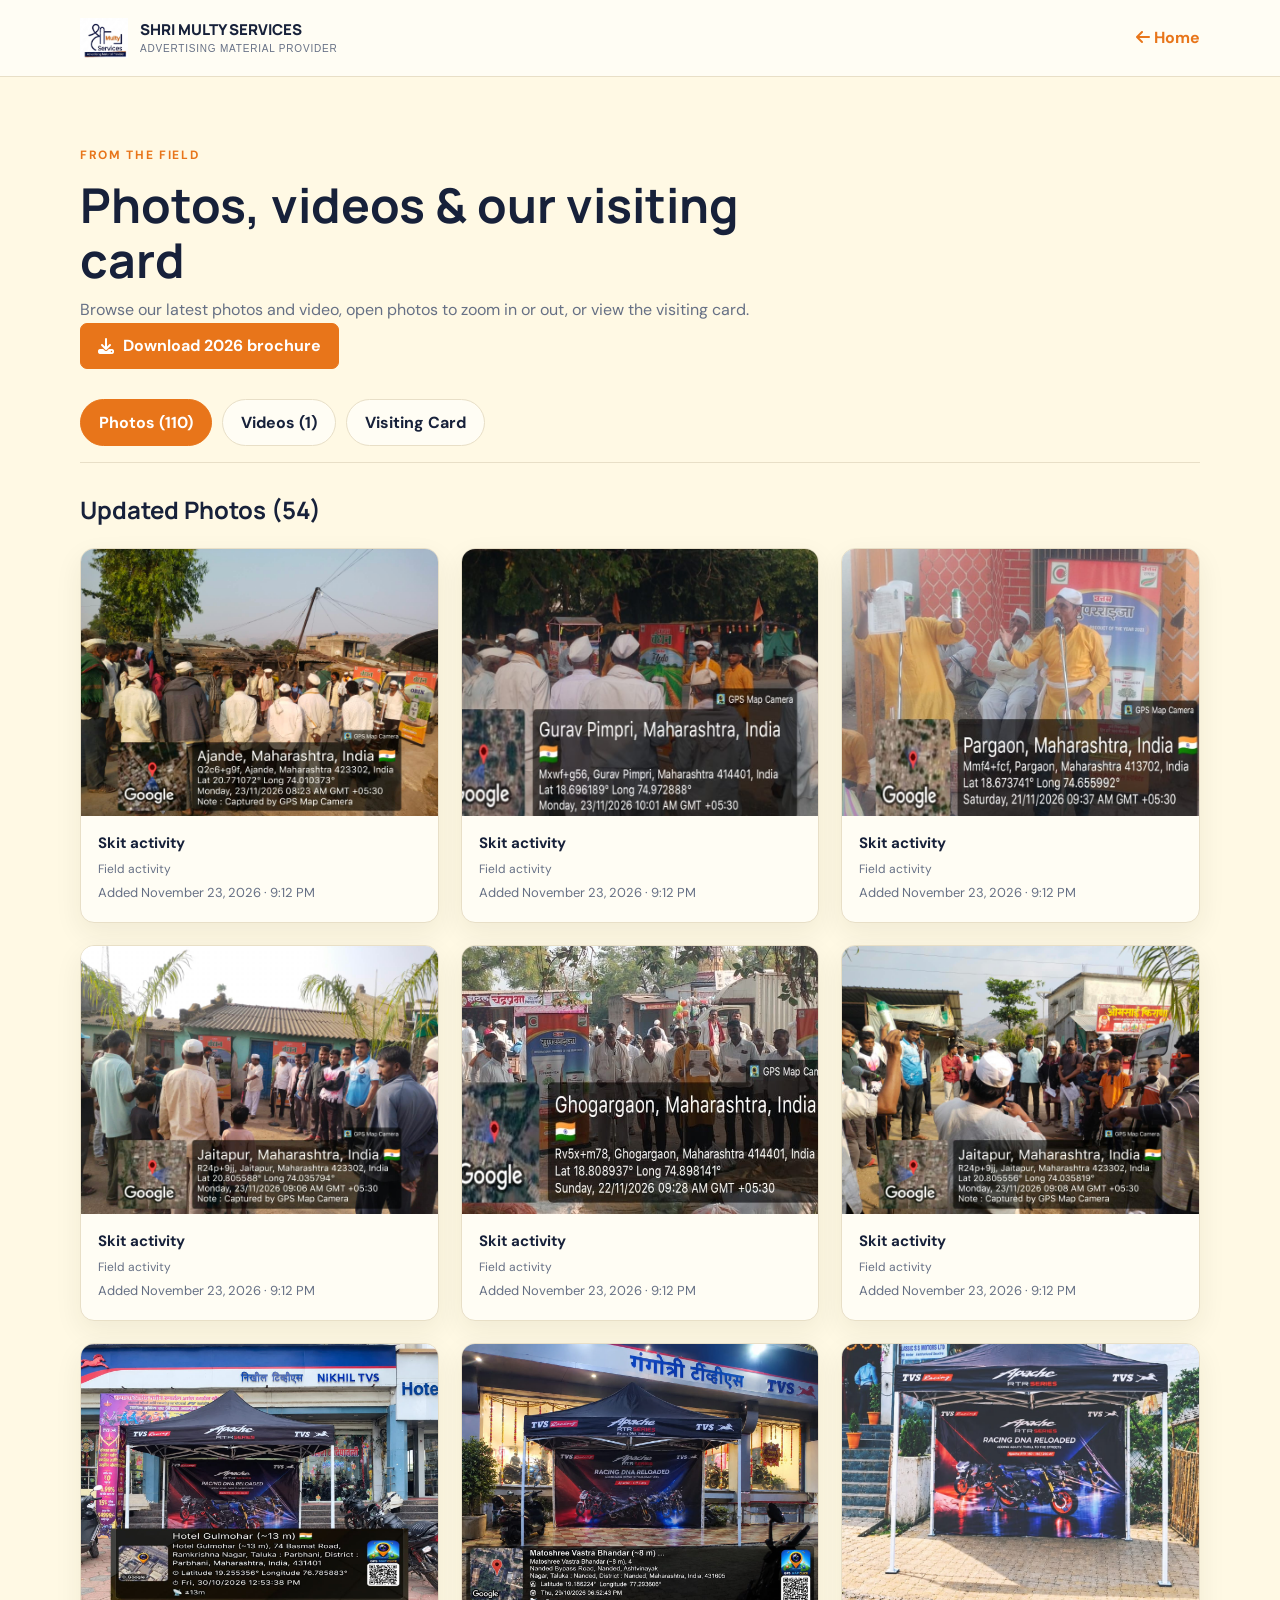
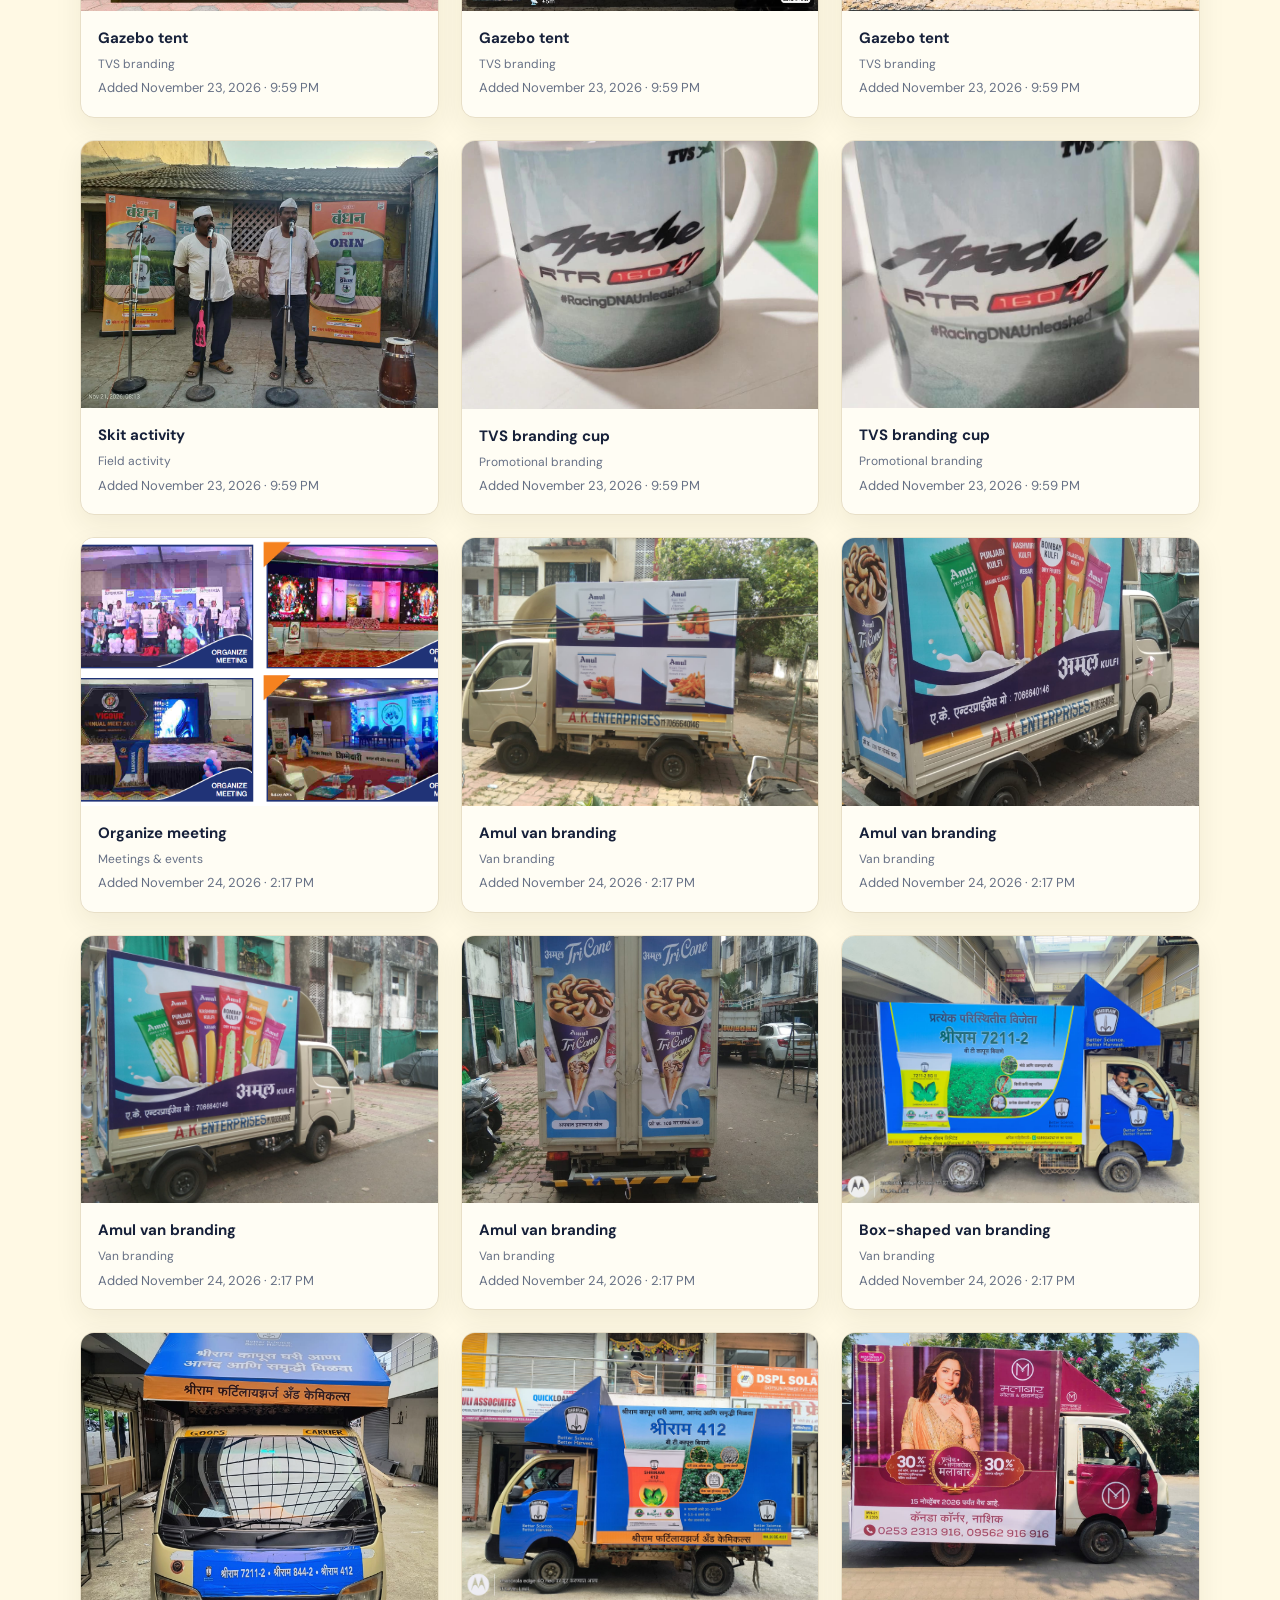
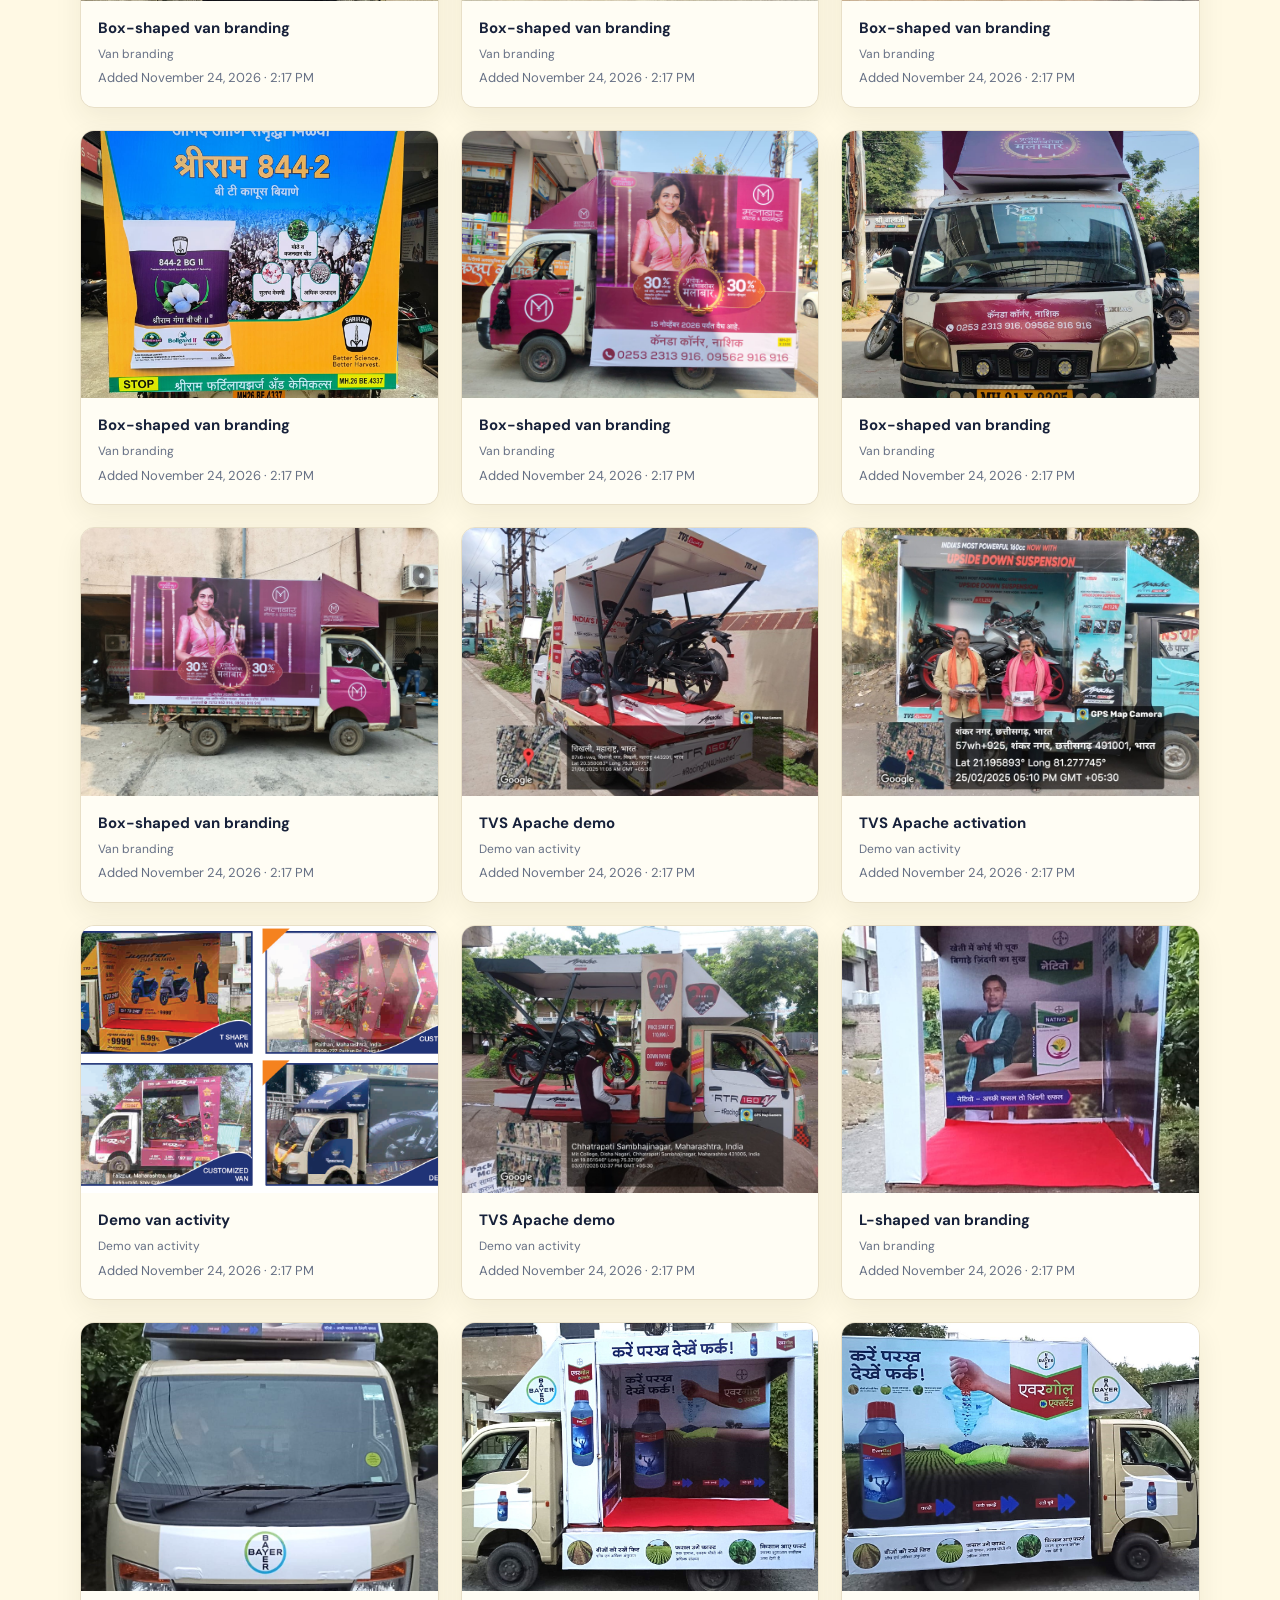
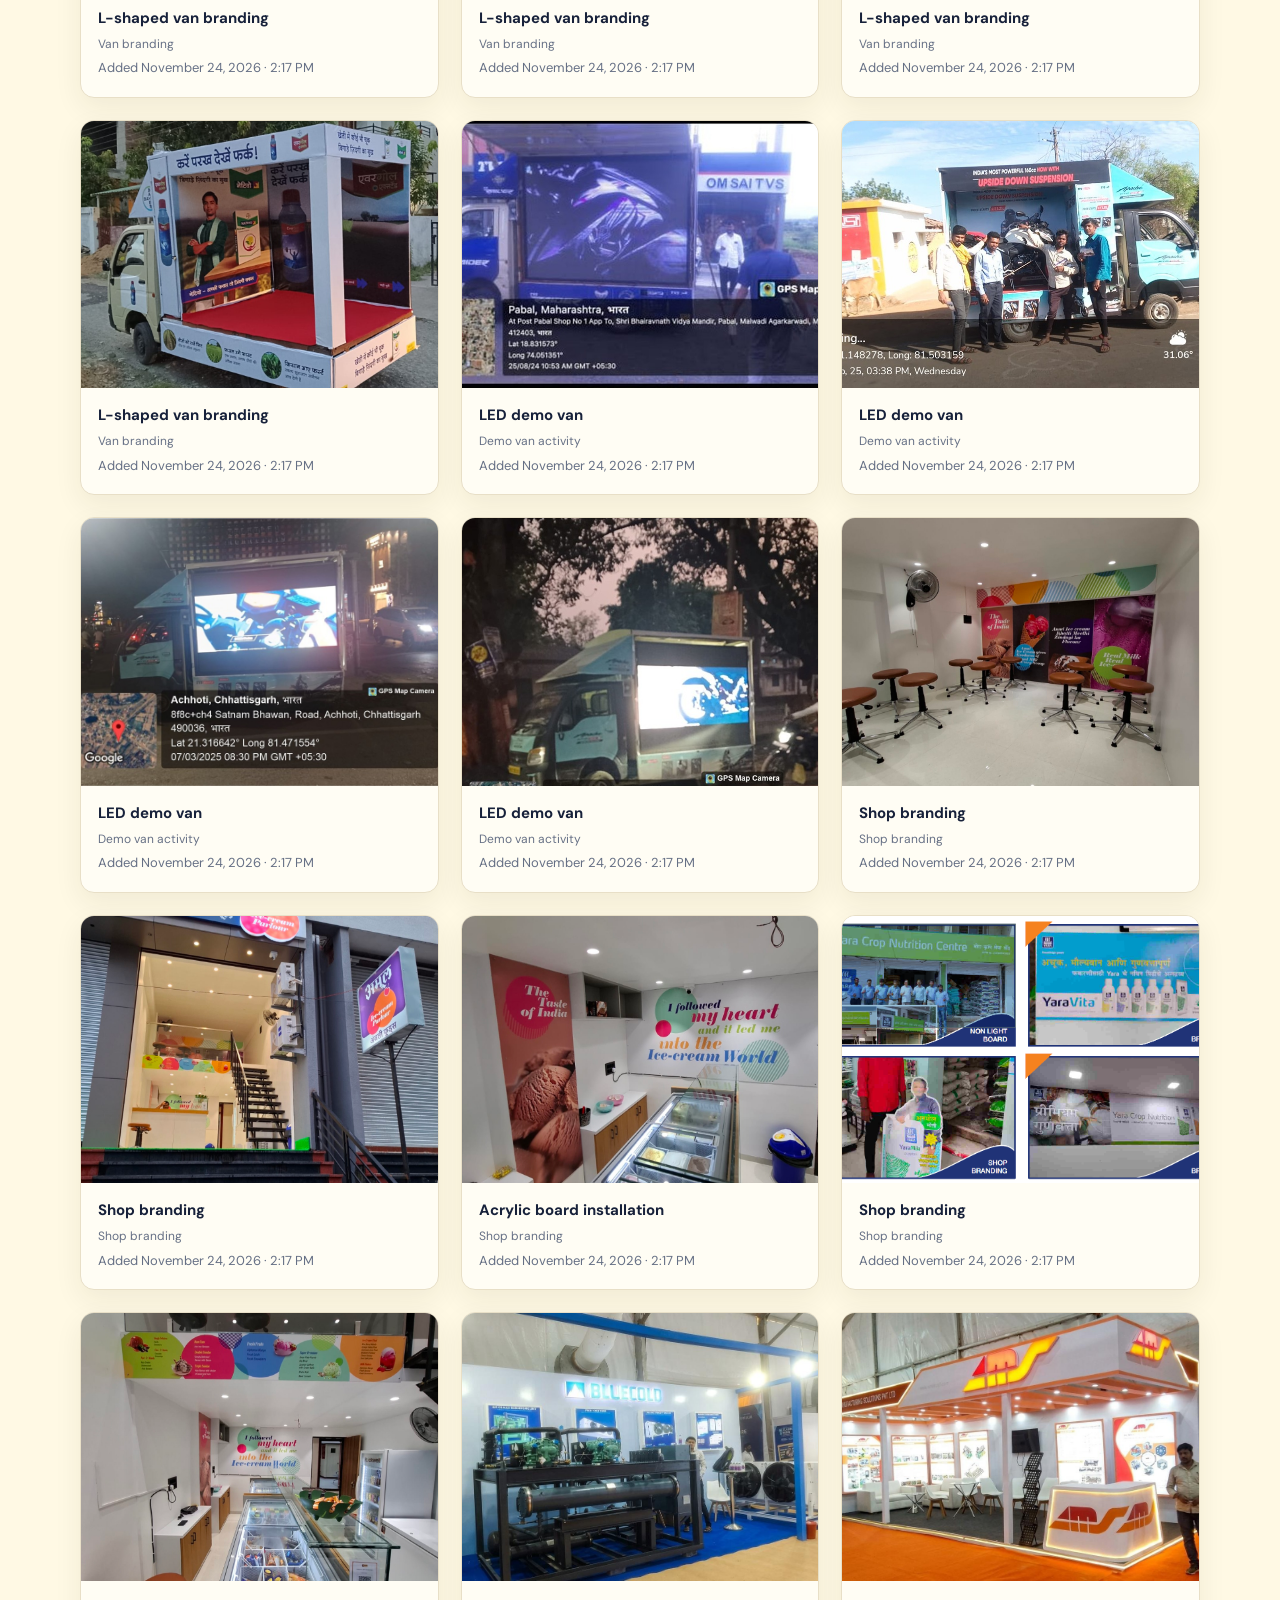
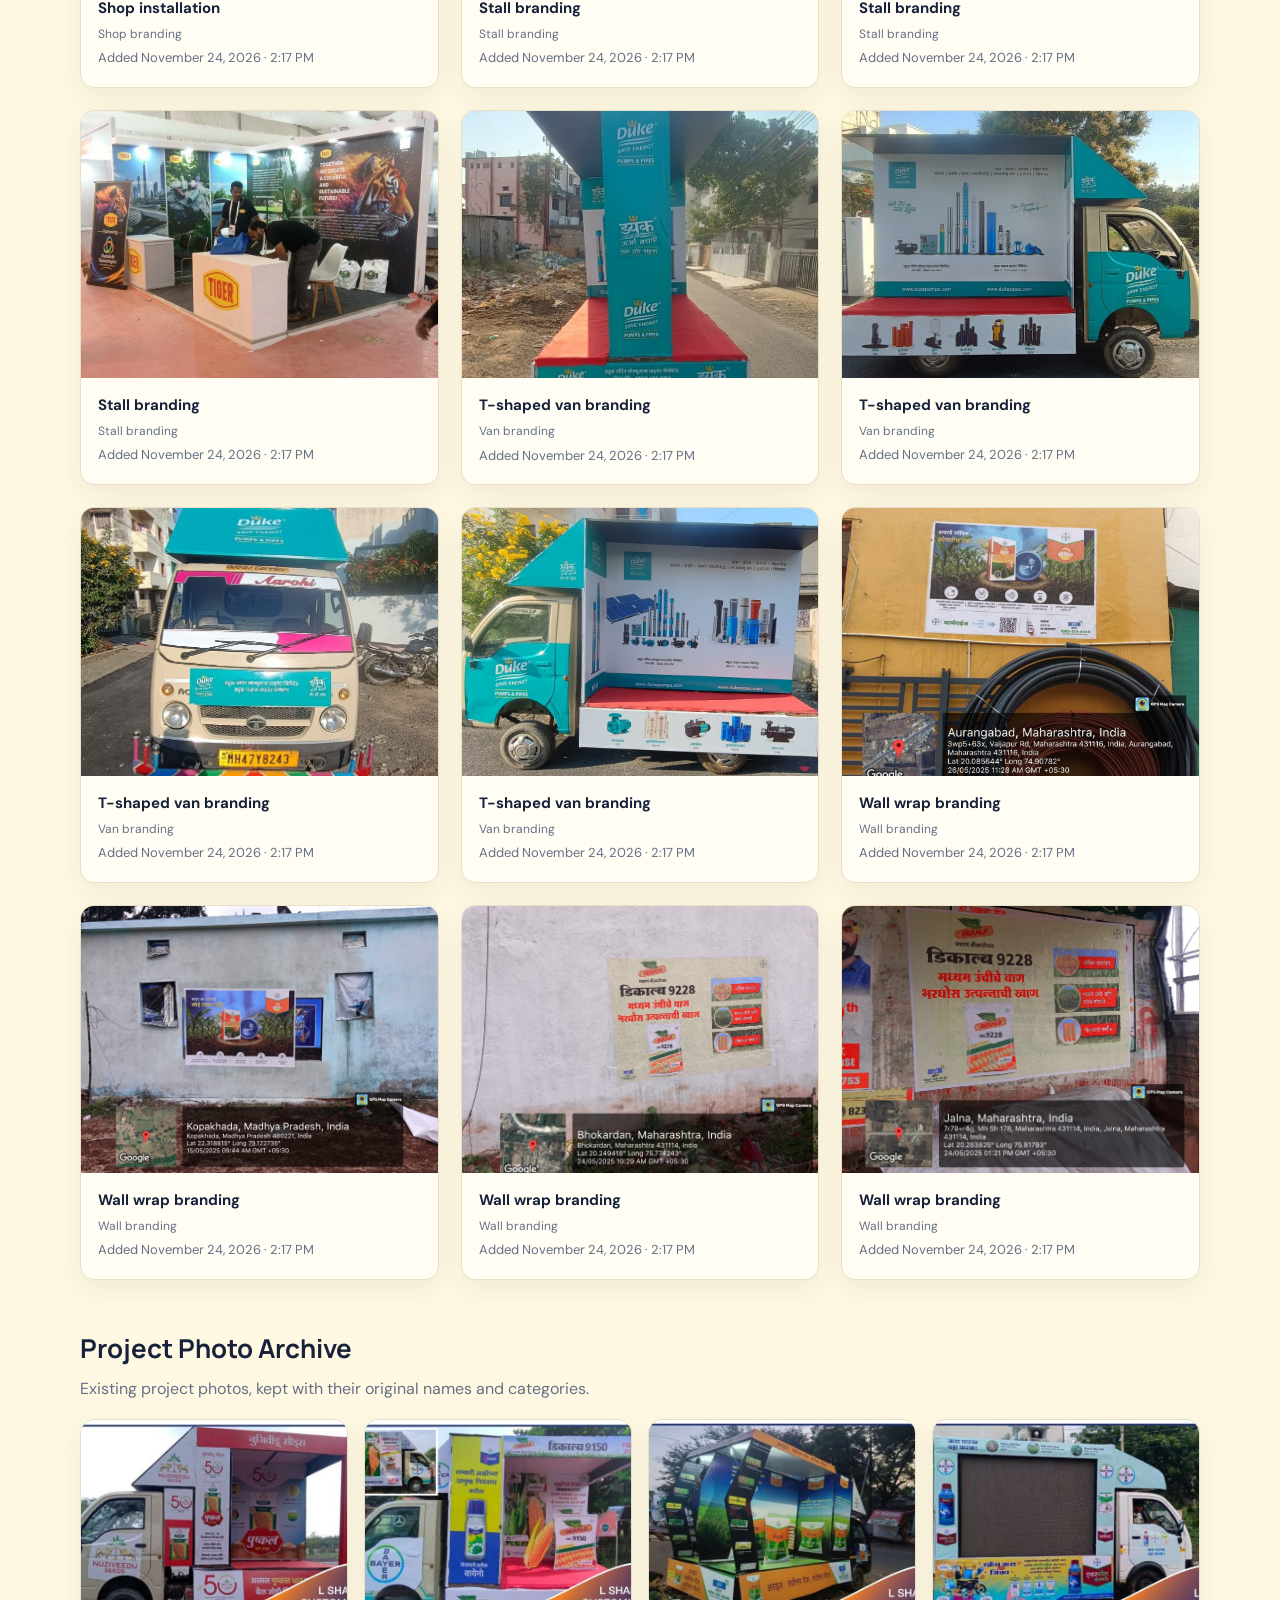
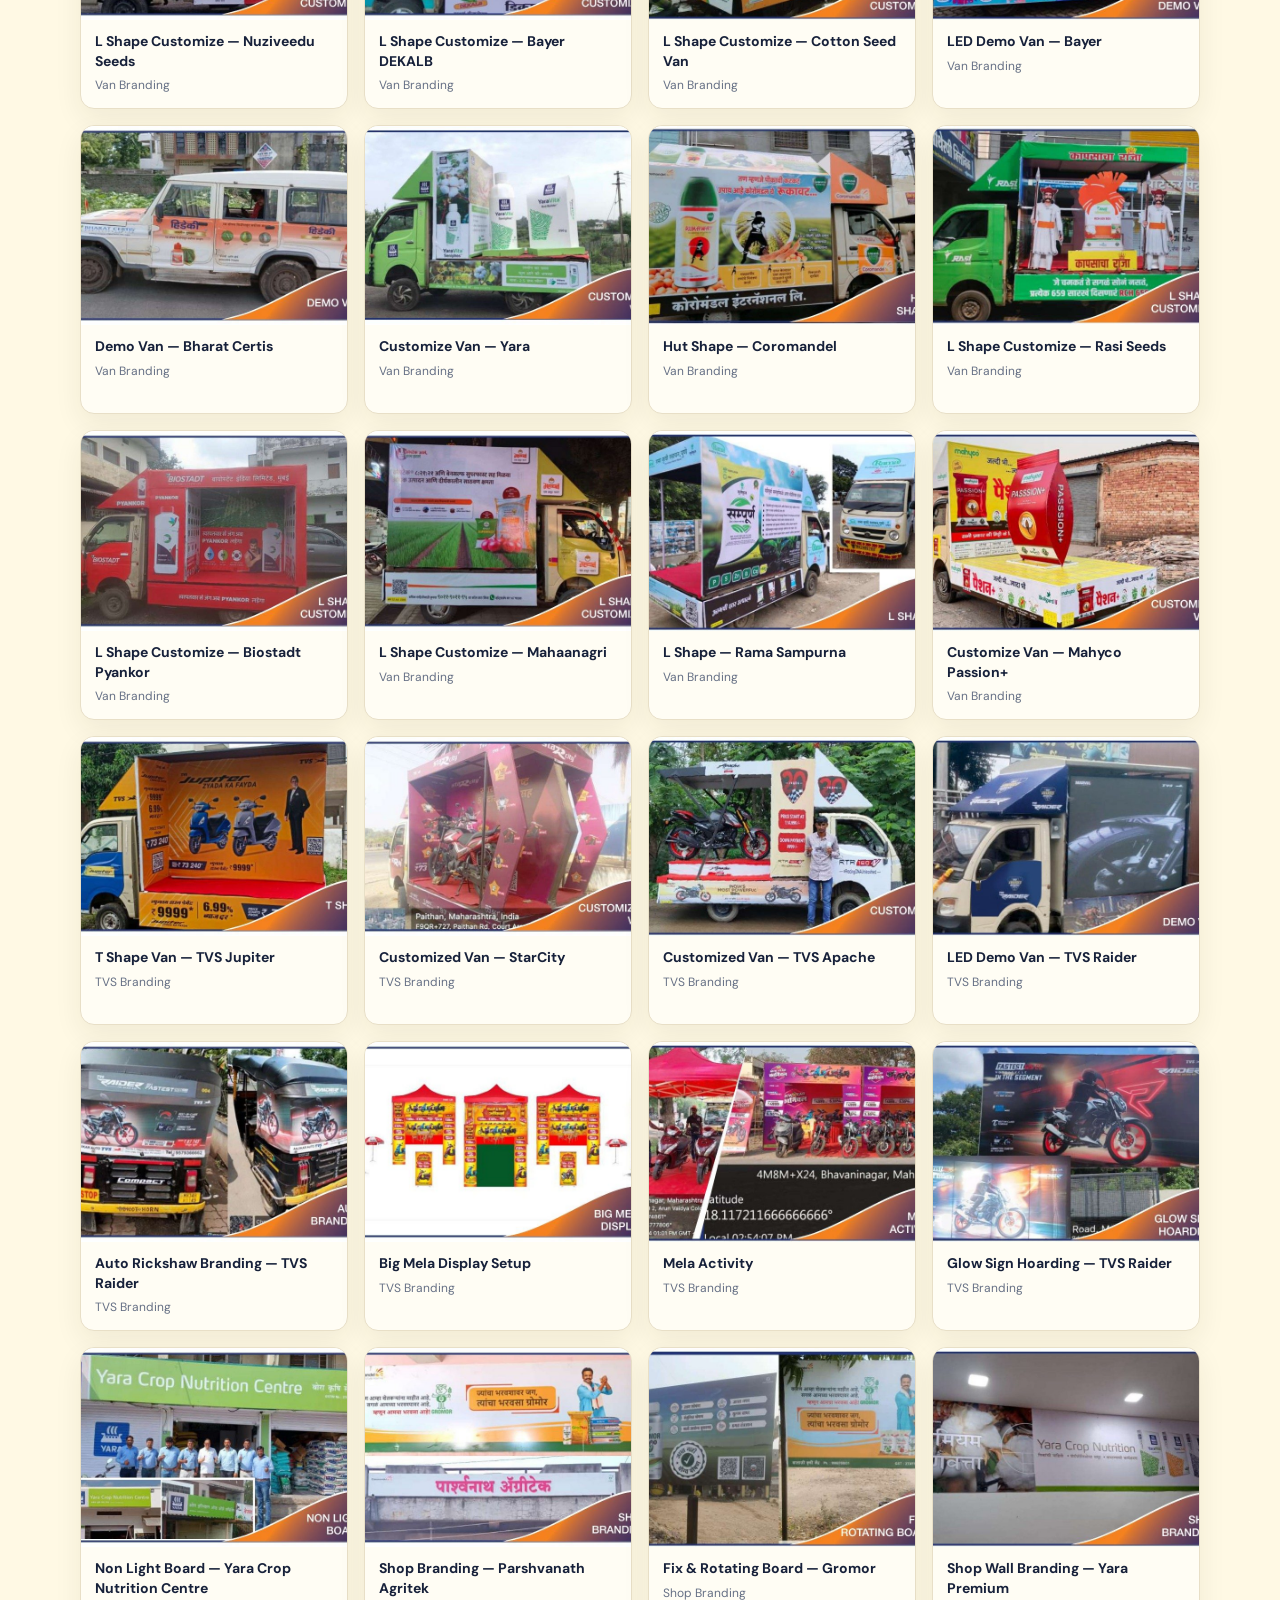
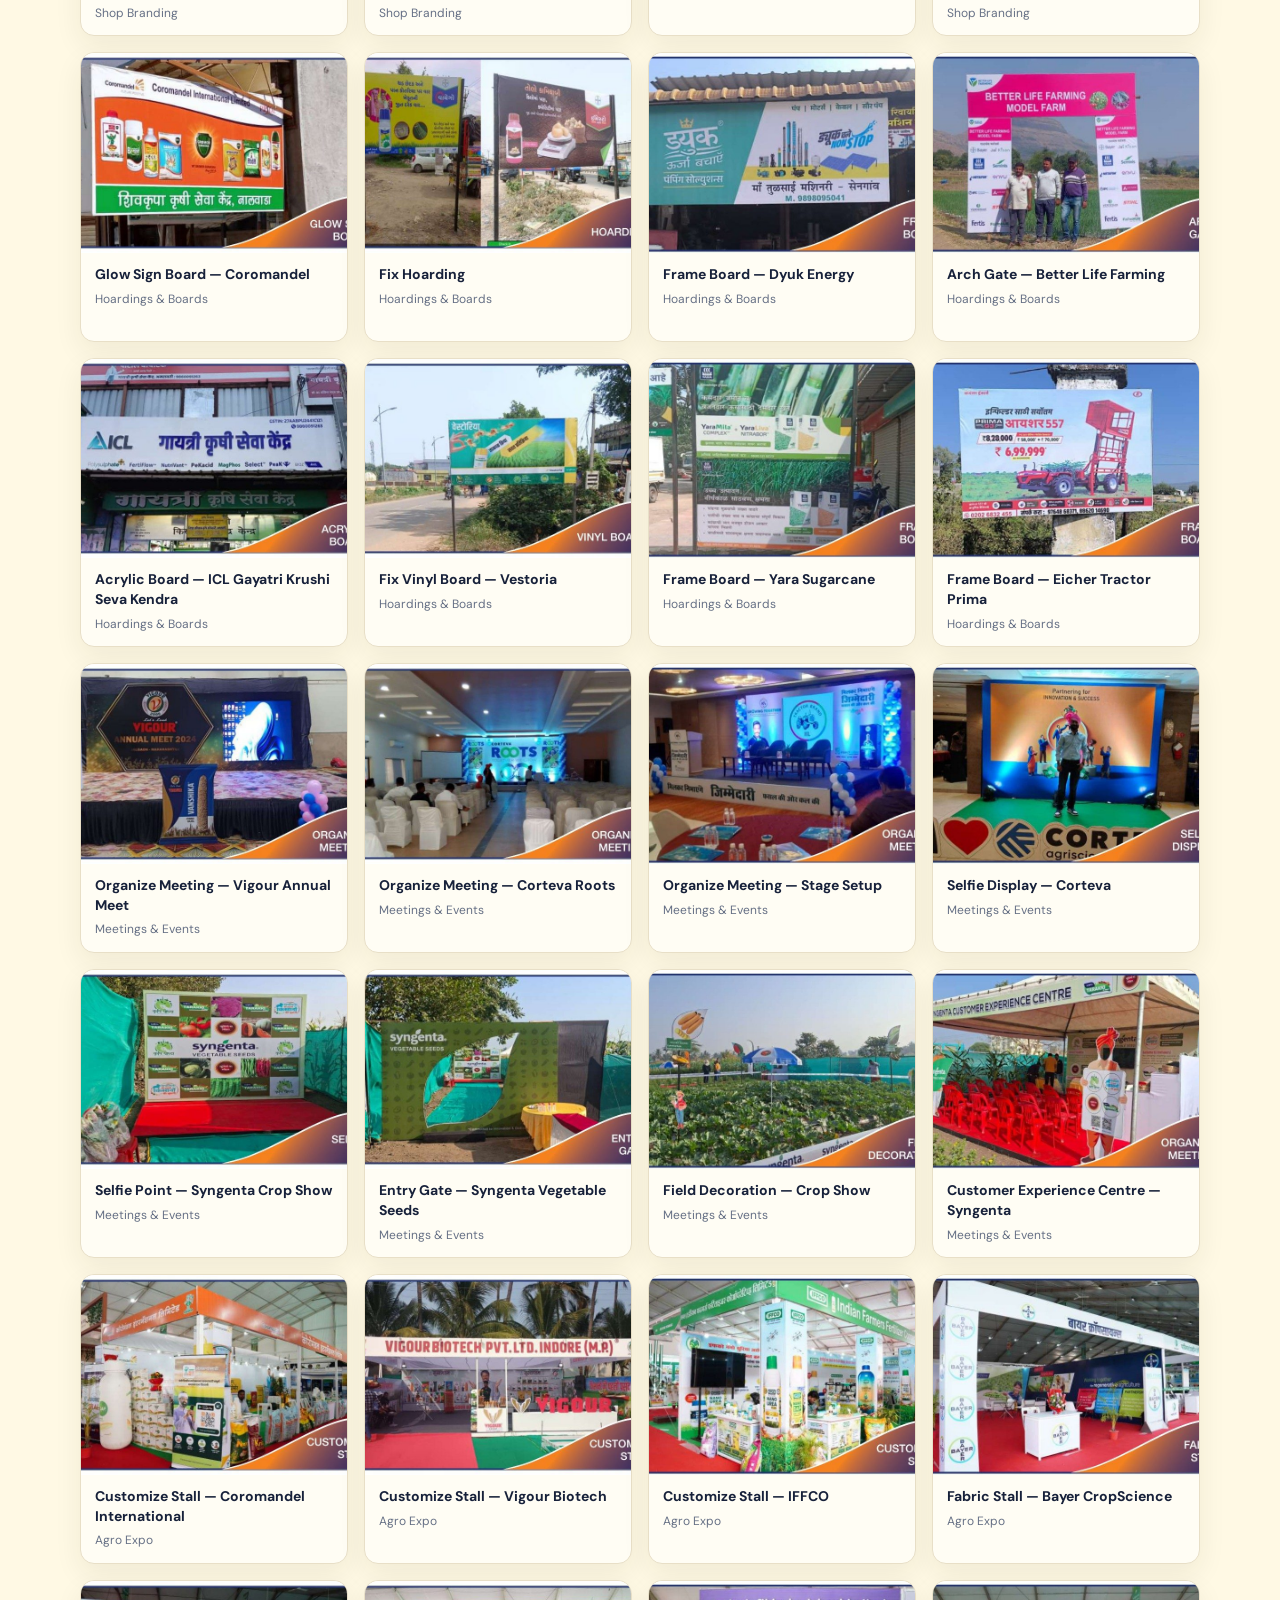
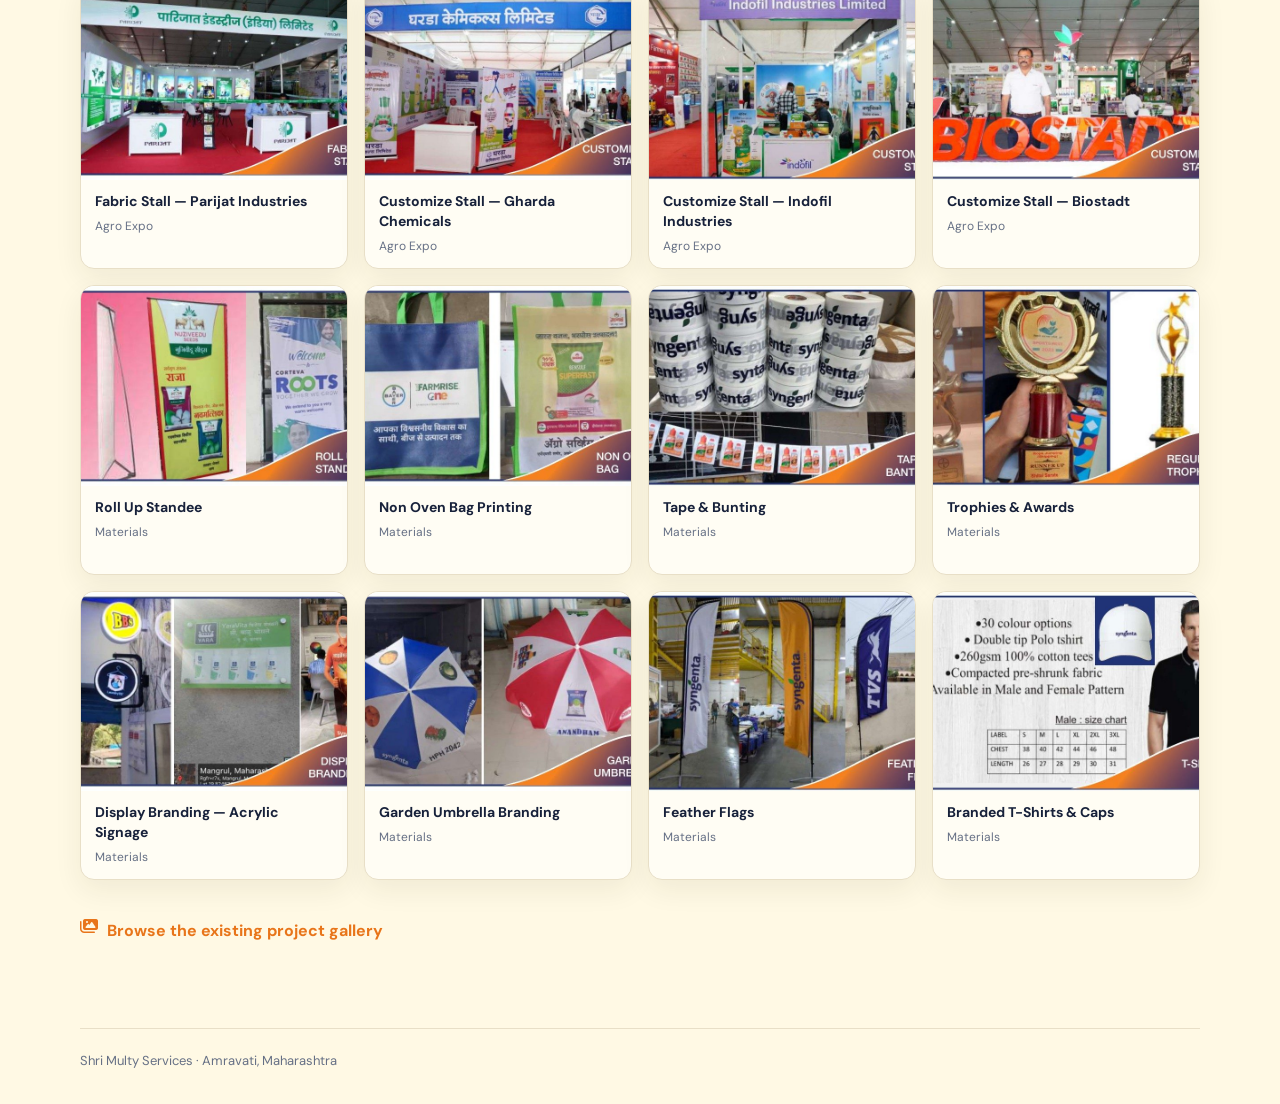
==== commit 7fb1d5a1: "Update 2026 brochure and gallery content Replace the outdated brochure, publish refreshed photo and " ====
--- a/media.html
+++ b/media.html
@@ -144,6 +144,70 @@
       color: var(--ink);
       font-size: 14px;
     }
+    .photo-open {
+      display: block;
+      width: 100%;
+      padding: 0;
+      overflow: hidden;
+      border: 0;
+      background: transparent;
+      cursor: zoom-in;
+    }
+    .photo-open img { transition: transform .25s ease; }
+    .photo-open:hover img { transform: scale(1.04); }
+    .media-error .photo-open::after {
+      content: "Photo could not be loaded";
+      display: block;
+      padding: 16px;
+      color: var(--muted);
+    }
+    .media-lightbox {
+      width: min(94vw, 1200px);
+      max-width: none;
+      max-height: 92vh;
+      padding: 16px;
+      border: 1px solid rgba(255,255,255,.2);
+      border-radius: 14px;
+      background: #111827;
+      color: #fff;
+    }
+    .media-lightbox::backdrop { background: rgba(5, 9, 17, .88); }
+    .lightbox-toolbar {
+      display: flex;
+      align-items: center;
+      justify-content: space-between;
+      gap: 16px;
+      margin-bottom: 12px;
+    }
+    .lightbox-caption { margin: 0; font-weight: 700; }
+    .lightbox-controls { display: flex; gap: 8px; }
+    .lightbox-controls button {
+      width: 42px;
+      height: 42px;
+      border: 1px solid #667085;
+      border-radius: 8px;
+      background: #263248;
+      color: #fff;
+      cursor: pointer;
+      font-size: 24px;
+    }
+    .lightbox-controls button:disabled { opacity: .45; cursor: default; }
+    .lightbox-stage {
+      display: flex;
+      align-items: center;
+      justify-content: center;
+      max-height: 76vh;
+      overflow: auto;
+      overscroll-behavior: contain;
+    }
+    .lightbox-image {
+      max-width: 100%;
+      max-height: 74vh;
+      object-fit: contain;
+      transform-origin: center;
+      transition: transform .15s ease;
+    }
+    .lightbox-hint { margin: 10px 0 0; color: #d0d5dd; font-size: 13px; }
     .card-layout {
       display: grid;
       grid-template-columns: minmax(220px, 420px) minmax(260px, 1fr);
@@ -151,7 +215,7 @@
       gap: 38px;
     }
     .visiting-card { padding: 12px; }
-    .visiting-card img { width: 100%; height: auto; border-radius: 8px; }
+    .visiting-card img { display: block; width: 100%; height: auto; max-height: 260px; object-fit: contain; border-radius: 8px; }
     .card-copy h2 { margin: 0 0 10px; font-size: 26px; }
     .card-copy p { margin: 0 0 22px; color: var(--muted); }
     .downloads { display: flex; flex-wrap: wrap; gap: 12px; }
@@ -219,12 +283,13 @@
     <div class="intro">
       <span class="eyebrow">From the field</span>
       <h1>Photos, videos &amp; our visiting card</h1>
-      <p>Browse our recent uploads and the named project-photo archive, or download the visiting card to keep our contact details handy.</p>
+      <p>Browse our latest photos and video, open photos to zoom in or out, or view the visiting card.</p>
+      <a class="download" href="SMS%20FULL%202026.pdf" download="SMS-FULL-2026.pdf"><i class="fa-solid fa-download"></i> Download 2026 brochure</a>
     </div>
 
     <div class="tabs" role="tablist" aria-label="Media library">
-      <button class="tab" id="photos-tab" type="button" role="tab" aria-controls="photos-panel" aria-selected="false" data-panel="photos-panel" tabindex="-1">Photos <span>(108)</span></button>
-      <button class="tab" id="videos-tab" type="button" role="tab" aria-controls="videos-panel" aria-selected="true" data-panel="videos-panel">Videos <span>(3)</span></button>
+      <button class="tab" id="photos-tab" type="button" role="tab" aria-controls="photos-panel" aria-selected="false" data-panel="photos-panel" tabindex="-1">Photos <span>(110)</span></button>
+      <button class="tab" id="videos-tab" type="button" role="tab" aria-controls="videos-panel" aria-selected="true" data-panel="videos-panel">Videos <span>(1)</span></button>
       <button class="tab" id="card-tab" type="button" role="tab" aria-controls="card-panel" aria-selected="false" data-panel="card-panel" tabindex="-1">Visiting Card</button>
     </div>
 
@@ -512,66 +577,39 @@
 
     <section id="videos-panel" role="tabpanel" aria-labelledby="videos-tab">
       <p class="video-local-notice" id="video-local-notice" hidden>
-        This page is opened as a local file. Your browser may block video and audio playback; start run-local.bat or use the hosted website instead.
+        This page is opened as a local file. Your browser may block video playback; start run-local.bat or use the hosted website instead.
       </p>
       <div class="media-grid video-grid">
         <figure class="media-card">
-          <video controls playsinline preload="auto" autoplay muted>
-            <source src="Photoes/WhatsApp%20Video%202026-11-23%20at%203.59.55%20PM.mp4" type="video/mp4">
+          <video controls playsinline preload="metadata" muted>
+            <source src="Photoes/Skit%20Activity.mp4" type="video/mp4">
             Your browser does not support embedded video.
           </video>
-          <figcaption><strong>Field video</strong><time datetime="2026-11-23T15:59:55">November 23, 2026 · 3:59:55 PM</time>
+          <figcaption>
+            <strong>Skit activity</strong>
+            <time datetime="2026-11-23T21:12:00">Added November 23, 2026 · 9:12 PM</time>
             <div class="downloads video-actions">
               <button class="download secondary sound-toggle" type="button" aria-pressed="false"><i class="fa-solid fa-volume-xmark" aria-hidden="true"></i><span>Enable sound</span></button>
-              <a class="download secondary" href="Photoes/WhatsApp%20Video%202026-11-23%20at%203.59.55%20PM.mp4" target="_blank" rel="noopener noreferrer"><i class="fa-solid fa-play"></i> Open video player</a>
-              <a class="download" href="Photoes/WhatsApp%20Video%202026-11-23%20at%203.59.55%20PM.mp4" download="Shri-Multy-Services-Field-Video-3-59-55-PM.mp4"><i class="fa-solid fa-download"></i> Download video (MP4)</a>
+              <a class="download secondary" href="Photoes/Skit%20Activity.mp4" target="_blank" rel="noopener noreferrer"><i class="fa-solid fa-play"></i> Open video player</a>
+              <a class="download" href="Photoes/Skit%20Activity.mp4" download="Shri-Multy-Services-Skit-Activity.mp4"><i class="fa-solid fa-download"></i> Download video (MP4)</a>
             </div>
             <p class="video-status" aria-live="polite" hidden></p>
           </figcaption>
         </figure>
-        <figure class="media-card">
-          <video controls playsinline preload="metadata" muted>
-            <source src="Photoes/WhatsApp%20Unknown%202026-11-23%20at%209.59.29%20PM/WhatsApp%20Video%202026-11-23%20at%209.52.42%20PM.mp4" type="video/mp4">
-            Your browser does not support embedded video.
-          </video>
-          <figcaption><strong>Field video · 9:52:42 PM</strong><time datetime="2026-11-23T21:52:42">November 23, 2026 · 9:52:42 PM</time>
-            <div class="downloads video-actions">
-              <button class="download secondary sound-toggle" type="button" aria-pressed="false"><i class="fa-solid fa-volume-xmark" aria-hidden="true"></i><span>Enable sound</span></button>
-              <a class="download secondary" href="Photoes/WhatsApp%20Unknown%202026-11-23%20at%209.59.29%20PM/WhatsApp%20Video%202026-11-23%20at%209.52.42%20PM.mp4" target="_blank" rel="noopener noreferrer"><i class="fa-solid fa-play"></i> Open video player</a>
-              <a class="download" href="Photoes/WhatsApp%20Unknown%202026-11-23%20at%209.59.29%20PM/WhatsApp%20Video%202026-11-23%20at%209.52.42%20PM.mp4" download="Shri-Multy-Services-Field-Video-9-52-42-PM.mp4"><i class="fa-solid fa-download"></i> Download video (MP4)</a>
-            </div>
-            <p class="video-status" aria-live="polite" hidden></p>
-          </figcaption>
-        </figure>
-        <figure class="media-card">
-          <video controls playsinline preload="metadata" muted>
-            <source src="Photoes/WhatsApp%20Unknown%202026-11-23%20at%209.59.29%20PM/WhatsApp%20Video%202026-11-23%20at%209.57.21%20PM.mp4" type="video/mp4">
-            Your browser does not support embedded video.
-          </video>
-          <figcaption><strong>Field video · 9:57:21 PM</strong><time datetime="2026-11-23T21:57:21">November 23, 2026 · 9:57:21 PM</time>
-            <div class="downloads video-actions">
-              <button class="download secondary sound-toggle" type="button" aria-pressed="false"><i class="fa-solid fa-volume-xmark" aria-hidden="true"></i><span>Enable sound</span></button>
-              <a class="download secondary" href="Photoes/WhatsApp%20Unknown%202026-11-23%20at%209.59.29%20PM/WhatsApp%20Video%202026-11-23%20at%209.57.21%20PM.mp4" target="_blank" rel="noopener noreferrer"><i class="fa-solid fa-play"></i> Open video player</a>
-              <a class="download" href="Photoes/WhatsApp%20Unknown%202026-11-23%20at%209.59.29%20PM/WhatsApp%20Video%202026-11-23%20at%209.57.21%20PM.mp4" download="Shri-Multy-Services-Field-Video-9-57-21-PM.mp4"><i class="fa-solid fa-download"></i> Download video (MP4)</a>
-            </div>
-            <p class="video-status" aria-live="polite" hidden></p>
-          </figcaption>
-        </figure>
       </div>
     </section>
 
     <section id="card-panel" role="tabpanel" aria-labelledby="card-tab" hidden>
       <div class="card-layout">
         <div class="visiting-card">
-          <img src="Visiting%20card/00100.png" alt="Shri Multy Services visiting card, front and back">
+          <img src="Visiting%20card/current-card-preview.png" alt="Shri Multy Services visiting card">
         </div>
         <div class="card-copy">
           <span class="eyebrow">Save our contact details</span>
-          <h2>Shri Multy Services visiting card</h2>
-          <p>Download the supplied card artwork in PNG or JPEG format.</p>
+            <h2>Shri Multy Services visiting card</h2>
+            <p>Preview the supplied card and download this image.</p>
           <div class="downloads">
-            <a class="download" href="Visiting%20card/00100.png" download="Shri-Multy-Services-Visiting-Card.png"><i class="fa-solid fa-download"></i> Download PNG</a>
-            <a class="download secondary" href="Visiting%20card/0000202.jpg.jpeg" download="Shri-Multy-Services-Visiting-Card.jpeg"><i class="fa-solid fa-download"></i> Download JPEG</a>
+              <a class="download" href="Visiting%20card/current-card-preview.png" download="Shri-Multy-Services-Visiting-Card.png"><i class="fa-solid fa-download"></i> Download card</a>
           </div>
         </div>
       </div>
@@ -582,6 +620,7 @@
 
   <footer>Shri Multy Services · Amravati, Maharashtra</footer>
 
+  <script src="media-gallery.js"></script>
   <script>
     const tabs = Array.from(document.querySelectorAll('[role="tab"]'));
     const videos = Array.from(document.querySelectorAll('.video-grid video'));
@@ -652,10 +691,7 @@
         item.tabIndex = selected ? 0 : -1;
         document.getElementById(item.dataset.panel).hidden = !selected;
       });
-      if (tab.dataset.panel === 'videos-panel') {
-        const activeVideo = videos.find((video) => !video.paused && !video.ended) || videos[0];
-        if (activeVideo.paused) startVideo(activeVideo);
-      } else {
+      if (tab.dataset.panel !== 'videos-panel') {
         videos.forEach((video) => video.pause());
       }
     };
@@ -678,9 +714,9 @@
 
     const initialTab = window.location.hash === '#visiting-card'
       ? document.getElementById('card-tab')
-      : window.location.hash === '#photos'
-        ? document.getElementById('photos-tab')
-        : document.getElementById('videos-tab');
+      : window.location.hash === '#videos'
+        ? document.getElementById('videos-tab')
+        : document.getElementById('photos-tab');
     selectTab(initialTab);
   </script>
 </body>
